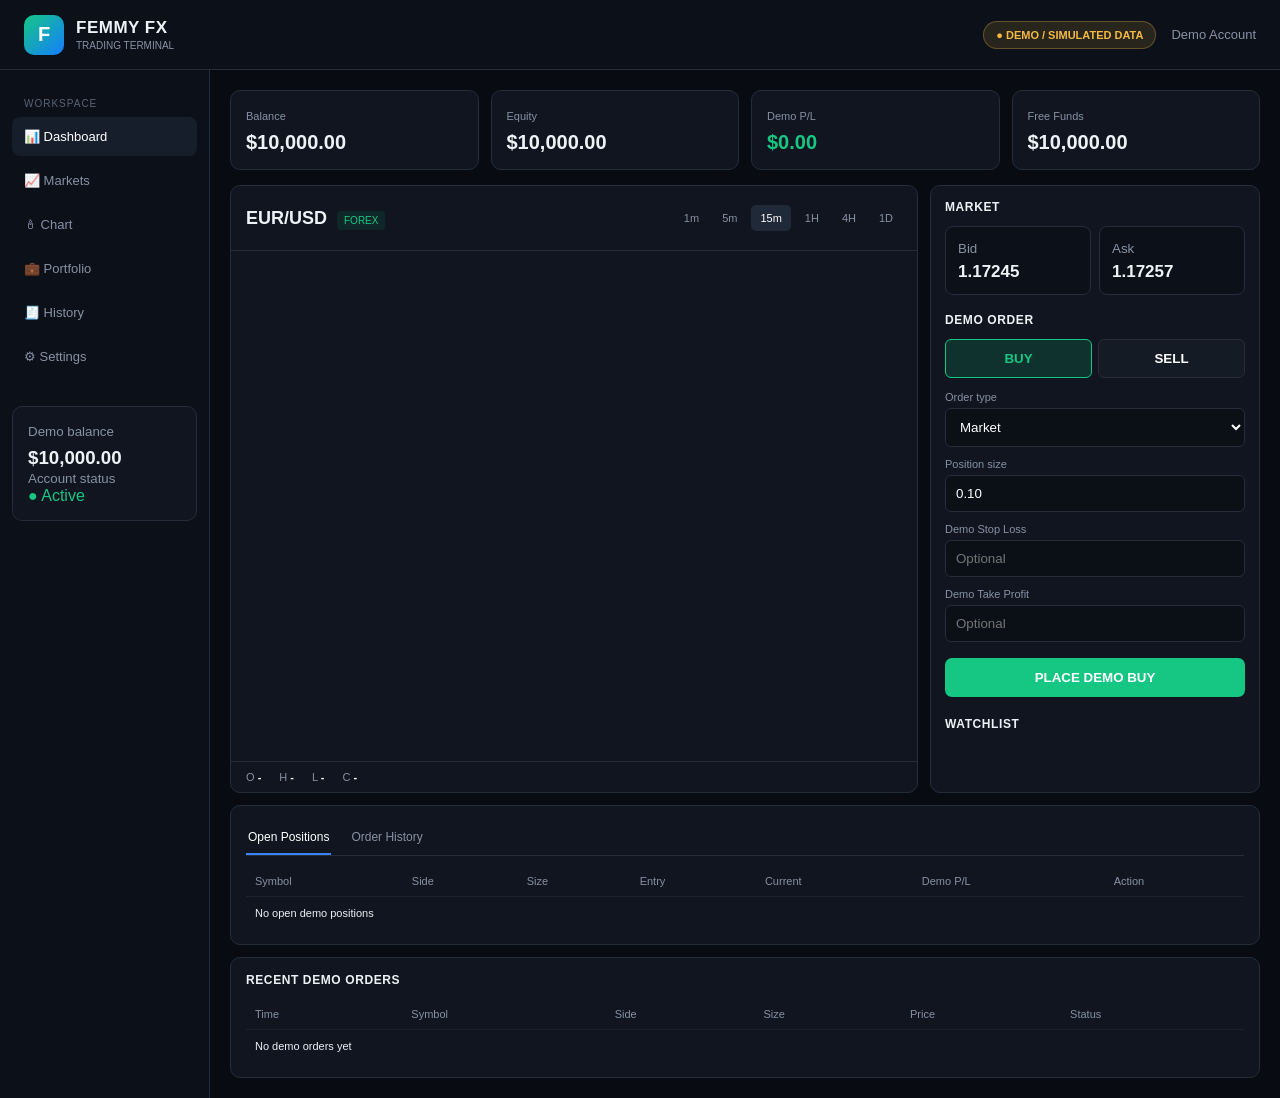
==== index.html @ 5c1e9cd2 "Create index.html" ====
<!DOCTYPE html>
<html lang="en">
<head>
<meta charset="UTF-8">
<meta name="viewport" content="width=device-width, initial-scale=1.0">

<title>Femmy FX Trading Account</title>

<style>
* {
    margin: 0;
    padding: 0;
    box-sizing: border-box;
}

:root {
    --bg: #080b12;
    --panel: #10151f;
    --panel2: #151b27;
    --border: #252d3b;
    --text: #eef2f7;
    --muted: #8792a5;
    --green: #16c784;
    --red: #ea3943;
    --blue: #3b82f6;
    --yellow: #f5b942;
}

body {
    font-family: Inter, Arial, sans-serif;
    background: var(--bg);
    color: var(--text);
    min-height: 100vh;
}

/* ================= HEADER ================= */

.topbar {
    height: 70px;
    background: #0c1018;
    border-bottom: 1px solid var(--border);
    display: flex;
    align-items: center;
    justify-content: space-between;
    padding: 0 24px;
}

.brand {
    display: flex;
    align-items: center;
    gap: 12px;
}

.logo {
    width: 40px;
    height: 40px;
    border-radius: 10px;
    display: grid;
    place-items: center;
    background: linear-gradient(135deg, #16c784, #147dff);
    font-size: 20px;
    font-weight: 900;
    color: white;
}

.brand h2 {
    font-size: 17px;
    letter-spacing: .5px;
}

.brand small {
    color: var(--muted);
    font-size: 10px;
    display: block;
    margin-top: 2px;
}

.header-right {
    display: flex;
    align-items: center;
    gap: 15px;
}

.demo-badge {
    background: rgba(245,185,66,.12);
    color: var(--yellow);
    border: 1px solid rgba(245,185,66,.3);
    padding: 7px 12px;
    border-radius: 20px;
    font-size: 11px;
    font-weight: 700;
}

.account-name {
    color: var(--muted);
    font-size: 13px;
}

/* ================= LAYOUT ================= */

.app {
    display: grid;
    grid-template-columns: 210px 1fr;
    min-height: calc(100vh - 70px);
}

/* ================= SIDEBAR ================= */

.sidebar {
    background: #0c1018;
    border-right: 1px solid var(--border);
    padding: 20px 12px;
}

.nav-title {
    color: #596477;
    font-size: 10px;
    text-transform: uppercase;
    margin: 8px 12px;
    letter-spacing: 1px;
}

.nav-item {
    display: flex;
    gap: 12px;
    padding: 12px;
    border-radius: 8px;
    margin-bottom: 5px;
    color: var(--muted);
    cursor: pointer;
    font-size: 13px;
}

.nav-item:hover,
.nav-item.active {
    background: #171e2b;
    color: white;
}

.account-card {
    margin-top: 30px;
    background: var(--panel);
    border: 1px solid var(--border);
    padding: 15px;
    border-radius: 10px;
}

.account-card small {
    color: var(--muted);
}

.account-card h3 {
    margin-top: 7px;
}

/* ================= MAIN ================= */

.workspace {
    padding: 20px;
    overflow: hidden;
}

.stats {
    display: grid;
    grid-template-columns: repeat(4, 1fr);
    gap: 12px;
    margin-bottom: 15px;
}

.stat {
    background: var(--panel);
    border: 1px solid var(--border);
    border-radius: 10px;
    padding: 15px;
}

.stat span {
    color: var(--muted);
    font-size: 11px;
}

.stat h3 {
    margin-top: 7px;
    font-size: 20px;
}

.green {
    color: var(--green);
}

.red {
    color: var(--red);
}

/* ================= TERMINAL ================= */

.terminal {
    display: grid;
    grid-template-columns: minmax(0, 1fr) 330px;
    gap: 12px;
}

.chart-panel,
.right-panel,
.bottom-panel {
    background: var(--panel);
    border: 1px solid var(--border);
    border-radius: 10px;
}

/* ================= CHART ================= */

.chart-toolbar {
    min-height: 65px;
    padding: 12px 15px;
    border-bottom: 1px solid var(--border);
    display: flex;
    align-items: center;
    justify-content: space-between;
    gap: 15px;
}

.symbol-name {
    font-size: 18px;
    font-weight: 800;
}

.market-type {
    font-size: 10px;
    color: var(--green);
    background: rgba(22,199,132,.1);
    padding: 4px 7px;
    border-radius: 4px;
    margin-left: 5px;
}

.timeframes {
    display: flex;
    gap: 5px;
    flex-wrap: wrap;
}

.timeframes button {
    border: 0;
    background: transparent;
    color: var(--muted);
    padding: 7px 9px;
    border-radius: 5px;
    cursor: pointer;
    font-size: 11px;
}

.timeframes button:hover,
.timeframes button.active {
    background: #202938;
    color: white;
}

.chart-container {
    height: 510px;
    width: 100%;
    position: relative;
}

#chart {
    width: 100%;
    height: 100%;
    display: block;
}

.chart-info {
    border-top: 1px solid var(--border);
    display: flex;
    gap: 18px;
    padding: 9px 15px;
    font-size: 11px;
    color: var(--muted);
}

.chart-info strong {
    color: white;
}

/* ================= RIGHT PANEL ================= */

.right-panel {
    padding: 14px;
}

.section-title {
    font-size: 12px;
    font-weight: 700;
    margin-bottom: 12px;
    text-transform: uppercase;
    letter-spacing: .6px;
}

/* Quotes */

.quote-grid {
    display: grid;
    grid-template-columns: 1fr 1fr;
    gap: 8px;
}

.quote {
    border-radius: 8px;
    padding: 12px;
    background: #0c1119;
    border: 1px solid var(--border);
}

.quote small {
    color: var(--muted);
}

.quote strong {
    display: block;
    margin-top: 5px;
    font-size: 17px;
}

/* Order */

.order-box {
    margin-top: 18px;
}

.side-buttons {
    display: grid;
    grid-template-columns: 1fr 1fr;
    gap: 6px;
    margin-bottom: 13px;
}

.side-buttons button {
    padding: 11px;
    border: 1px solid var(--border);
    border-radius: 6px;
    background: #151b25;
    color: white;
    cursor: pointer;
    font-weight: 700;
}

.buy-active {
    background: rgba(22,199,132,.16) !important;
    color: var(--green) !important;
    border-color: var(--green) !important;
}

.sell-active {
    background: rgba(234,57,67,.16) !important;
    color: var(--red) !important;
    border-color: var(--red) !important;
}

.form-group {
    margin-bottom: 11px;
}

.form-group label {
    display: block;
    color: var(--muted);
    font-size: 11px;
    margin-bottom: 5px;
}

.form-group input,
.form-group select {
    width: 100%;
    background: #0b1017;
    border: 1px solid var(--border);
    color: white;
    padding: 10px;
    border-radius: 6px;
    outline: none;
}

.form-group input:focus,
.form-group select:focus {
    border-color: var(--blue);
}

.order-button {
    width: 100%;
    padding: 12px;
    border: 0;
    border-radius: 7px;
    color: white;
    font-weight: 800;
    cursor: pointer;
    margin-top: 5px;
}

.order-buy {
    background: var(--green);
}

.order-sell {
    background: var(--red);
}

/* ================= WATCHLIST ================= */

.watchlist {
    margin-top: 20px;
}

.watch-row {
    display: grid;
    grid-template-columns: 1fr auto auto;
    align-items: center;
    padding: 10px 6px;
    border-bottom: 1px solid #1b222e;
    cursor: pointer;
}

.watch-row:hover {
    background: #151b25;
}

.watch-symbol {
    font-size: 12px;
    font-weight: 700;
}

.watch-price {
    font-size: 12px;
    margin-right: 10px;
}

.watch-change {
    font-size: 11px;
}

/* ================= BOTTOM ================= */

.bottom-panel {
    margin-top: 12px;
    padding: 15px;
}

.tabs {
    display: flex;
    gap: 18px;
    border-bottom: 1px solid var(--border);
    margin-bottom: 10px;
}

.tab {
    padding: 9px 2px;
    color: var(--muted);
    font-size: 12px;
    cursor: pointer;
}

.tab.active {
    color: white;
    border-bottom: 2px solid var(--blue);
}

.table-wrapper {
    overflow-x: auto;
}

table {
    width: 100%;
    border-collapse: collapse;
    font-size: 11px;
}

th {
    color: var(--muted);
    text-align: left;
    padding: 9px;
    font-weight: 500;
}

td {
    padding: 10px 9px;
    border-top: 1px solid #1b222e;
}

.close-btn {
    border: 1px solid var(--border);
    background: transparent;
    color: var(--muted);
    padding: 5px 8px;
    border-radius: 5px;
    cursor: pointer;
}

.close-btn:hover {
    color: white;
}

/* ================= TOAST ================= */

.toast {
    position: fixed;
    right: 20px;
    bottom: 20px;
    background: #18202d;
    border: 1px solid var(--border);
    padding: 12px 15px;
    border-radius: 8px;
    display: none;
    font-size: 12px;
    z-index: 100;
}

/* ================= RESPONSIVE ================= */

@media(max-width: 1100px) {
    .sidebar {
        display: none;
    }

    .app {
        grid-template-columns: 1fr;
    }

    .terminal {
        grid-template-columns: 1fr;
    }

    .stats {
        grid-template-columns: repeat(2, 1fr);
    }
}

@media(max-width: 600px) {
    .topbar {
        padding: 0 12px;
    }

    .account-name {
        display: none;
    }

    .workspace {
        padding: 10px;
    }

    .stats {
        grid-template-columns: 1fr 1fr;
    }

    .stat h3 {
        font-size: 15px;
    }

    .chart-container {
        height: 400px;
    }

    .chart-toolbar {
        align-items: flex-start;
        flex-direction: column;
    }

    .chart-info {
        overflow-x: auto;
    }
}
</style>
</head>

<body>

<header class="topbar">

    <div class="brand">
        <div class="logo">F</div>

        <div>
            <h2>FEMMY FX</h2>
            <small>TRADING TERMINAL</small>
        </div>
    </div>

    <div class="header-right">

        <span class="demo-badge">
            ● DEMO / SIMULATED DATA
        </span>

        <span class="account-name">
            Demo Account
        </span>

    </div>

</header>


<div class="app">

    <!-- SIDEBAR -->

    <aside class="sidebar">

        <div class="nav-title">Workspace</div>

        <div class="nav-item active">
            📊 Dashboard
        </div>

        <div class="nav-item">
            📈 Markets
        </div>

        <div class="nav-item">
            🕯 Chart
        </div>

        <div class="nav-item">
            💼 Portfolio
        </div>

        <div class="nav-item">
            🧾 History
        </div>

        <div class="nav-item">
            ⚙ Settings
        </div>

        <div class="account-card">

            <small>Demo balance</small>

            <h3>$10,000.00</h3>

            <small>Account status</small>

            <p class="green">● Active</p>

        </div>

    </aside>


    <!-- MAIN -->

    <main class="workspace">

        <!-- STATS -->

        <section class="stats">

            <div class="stat">
                <span>Balance</span>
                <h3 id="balance">$10,000.00</h3>
            </div>

            <div class="stat">
                <span>Equity</span>
                <h3 id="equity">$10,000.00</h3>
            </div>

            <div class="stat">
                <span>Demo P/L</span>
                <h3 id="totalPnl" class="green">$0.00</h3>
            </div>

            <div class="stat">
                <span>Free Funds</span>
                <h3 id="freeFunds">$10,000.00</h3>
            </div>

        </section>


        <!-- TRADING TERMINAL -->

        <section class="terminal">

            <!-- CHART -->

            <div class="chart-panel">

                <div class="chart-toolbar">

                    <div>

                        <span class="symbol-name" id="chartSymbol">
                            EUR/USD
                        </span>

                        <span class="market-type">
                            FOREX
                        </span>

                    </div>


                    <div class="timeframes">

                        <button data-timeframe="1m">1m</button>
                        <button data-timeframe="5m">5m</button>
                        <button data-timeframe="15m" class="active">15m</button>
                        <button data-timeframe="1h">1H</button>
                        <button data-timeframe="4h">4H</button>
                        <button data-timeframe="1d">1D</button>

                    </div>

                </div>


                <div class="chart-container">
                    <canvas id="chart"></canvas>
                </div>


                <div class="chart-info">

                    <span>
                        O <strong id="openValue">-</strong>
                    </span>

                    <span>
                        H <strong id="highValue">-</strong>
                    </span>

                    <span>
                        L <strong id="lowValue">-</strong>
                    </span>

                    <span>
                        C <strong id="closeValue">-</strong>
                    </span>

                </div>

            </div>


            <!-- RIGHT PANEL -->

            <aside class="right-panel">

                <div class="section-title">
                    Market
                </div>

                <div class="quote-grid">

                    <div class="quote">

                        <small>Bid</small>

                        <strong id="bidPrice">
                            1.17245
                        </strong>

                    </div>

                    <div class="quote">

                        <small>Ask</small>

                        <strong id="askPrice">
                            1.17257
                        </strong>

                    </div>

                </div>


                <!-- ORDER -->

                <div class="order-box">

                    <div class="section-title">
                        Demo Order
                    </div>

                    <div class="side-buttons">

                        <button id="buyTab" class="buy-active">
                            BUY
                        </button>

                        <button id="sellTab">
                            SELL
                        </button>

                    </div>


                    <div class="form-group">

                        <label>Order type</label>

                        <select>
                            <option>Market</option>
                            <option>Limit — Demo</option>
                            <option>Stop — Demo</option>
                        </select>

                    </div>


                    <div class="form-group">

                        <label>Position size</label>

                        <input
                            type="number"
                            id="orderSize"
                            value="0.10"
                            min="0.01"
                            step="0.01"
                        >

                    </div>


                    <div class="form-group">

                        <label>Demo Stop Loss</label>

                        <input
                            type="number"
                            id="stopLoss"
                            placeholder="Optional"
                        >

                    </div>


                    <div class="form-group">

                        <label>Demo Take Profit</label>

                        <input
                            type="number"
                            id="takeProfit"
                            placeholder="Optional"
                        >

                    </div>


                    <button
                        id="orderButton"
                        class="order-button order-buy"
                    >
                        PLACE DEMO BUY
                    </button>

                </div>


                <!-- WATCHLIST -->

                <div class="watchlist">

                    <div class="section-title">
                        Watchlist
                    </div>

                    <div id="watchlistContainer"></div>

                </div>

            </aside>

        </section>


        <!-- POSITIONS -->

        <section class="bottom-panel">

            <div class="tabs">

                <div class="tab active">
                    Open Positions
                </div>

                <div class="tab">
                    Order History
                </div>

            </div>


            <div class="table-wrapper">

                <table>

                    <thead>

                        <tr>
                            <th>Symbol</th>
                            <th>Side</th>
                            <th>Size</th>
                            <th>Entry</th>
                            <th>Current</th>
                            <th>Demo P/L</th>
                            <th>Action</th>
                        </tr>

                    </thead>

                    <tbody id="positionsBody">

                        <tr>
                            <td colspan="7">
                                No open demo positions
                            </td>
                        </tr>

                    </tbody>

                </table>

            </div>

        </section>


        <!-- HISTORY -->

        <section class="bottom-panel">

            <div class="section-title">
                Recent Demo Orders
            </div>

            <div class="table-wrapper">

                <table>

                    <thead>

                        <tr>
                            <th>Time</th>
                            <th>Symbol</th>
                            <th>Side</th>
                            <th>Size</th>
                            <th>Price</th>
                            <th>Status</th>
                        </tr>

                    </thead>

                    <tbody id="historyBody">

                        <tr>
                            <td colspan="6">
                                No demo orders yet
                            </td>
                        </tr>

                    </tbody>

                </table>

            </div>

        </section>

    </main>

</div>


<div id="toast" class="toast"></div>


<script>

/* =========================================
   FEMMY FX DEMO TRADING TERMINAL
========================================= */

const symbols = {

    "EUR/USD": {
        price: 1.17250,
        digits: 5,
        spread: 0.00012,
        volatility: 0.00035,
        type: "FOREX"
    },

    "GBP/USD": {
        price: 1.34200,
        digits: 5,
        spread: 0.00015,
        volatility: 0.00045,
        type: "FOREX"
    },

    "USD/JPY": {
        price: 148.250,
        digits: 3,
        spread: 0.015,
        volatility: 0.08,
        type: "FOREX"
    },

    "XAU/USD": {
        price: 2650.20,
        digits: 2,
        spread: 0.25,
        volatility: 1.8,
        type: "GOLD"
    },

    "BTC/USD": {
        price: 67450,
        digits: 2,
        spread: 18,
        volatility: 140,
        type: "CRYPTO"
    },

    "GBP/JPY": {
        price: 199.800,
        digits: 3,
        spread: 0.025,
        volatility: 0.12,
        type: "FOREX"
    }

};


let currentSymbol = "EUR/USD";
let currentTimeframe = "15m";
let tradeSide = "buy";

let balance = 10000;

let positions = [];
let orderHistory = [];

let candles = {};


/* =========================================
   HELPERS
========================================= */

function formatPrice(value, symbol = currentSymbol) {

    return value.toFixed(symbols[symbol].digits);

}


function randomMove(volatility) {

    return (Math.random() - 0.5) * volatility;

}


function createCandles(symbol) {

    const config = symbols[symbol];

    let price = config.price;

    const data = [];

    for (let i = 0; i < 100; i++) {

        const open = price;

        const movement =
            randomMove(config.volatility * 2);

        const close = Math.max(
            0.0001,
            open + movement
        );

        const high =
            Math.max(open, close) +
            Math.random() * config.volatility;

        const low =
            Math.min(open, close) -
            Math.random() * config.volatility;

        const volume =
            500 + Math.random() * 5000;
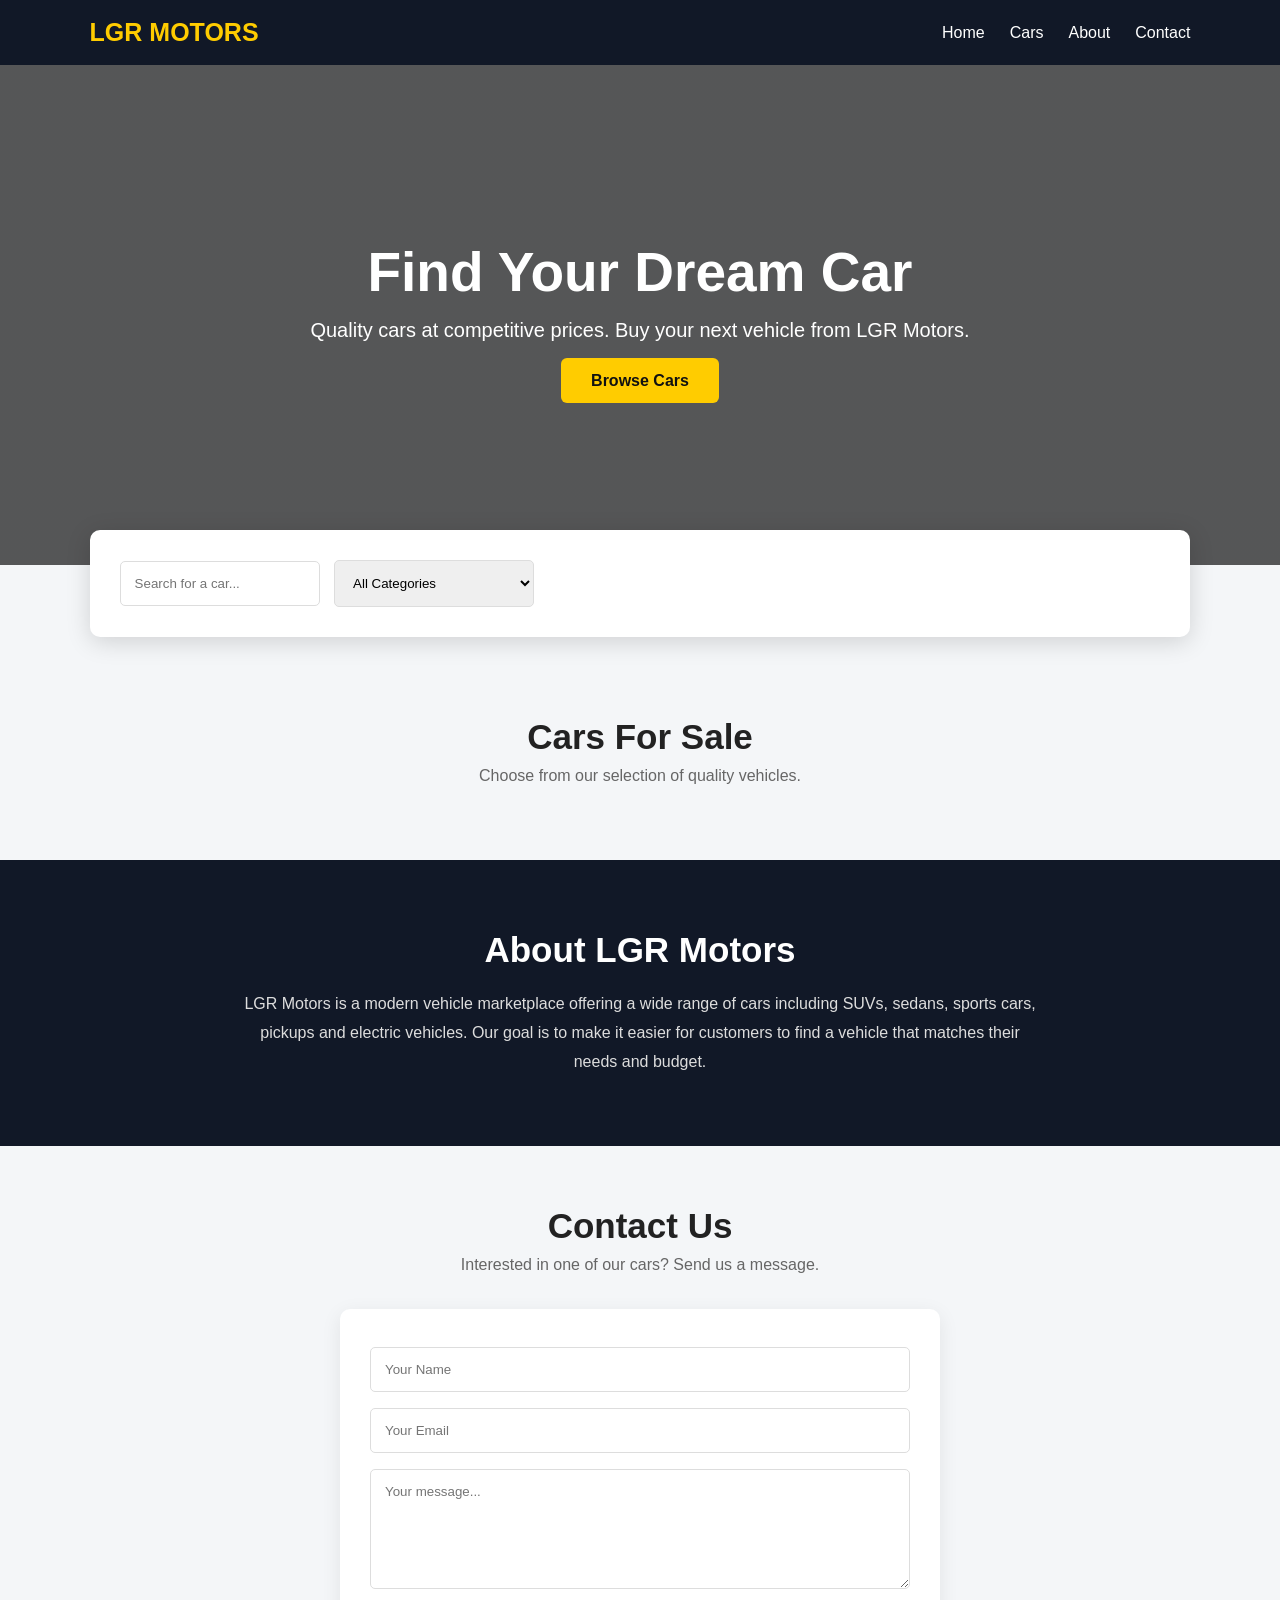
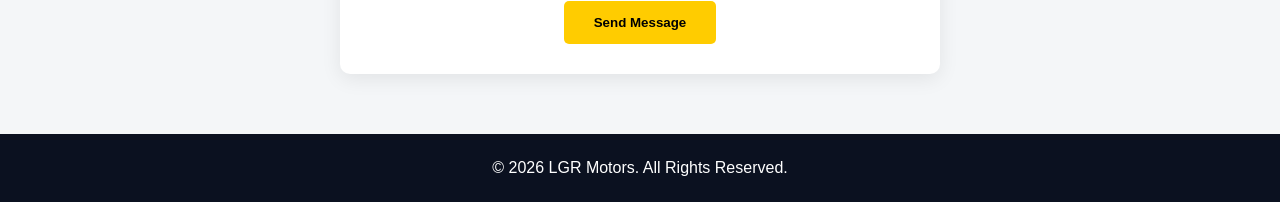
==== commit e310b104: "Create index.html" ====
--- a/index.html
+++ b/index.html
@@ -1,1097 +1,894 @@
 <!DOCTYPE html>
 <html lang="en">
 <head>
-<meta charset="UTF-8">
-<meta name="viewport" content="width=device-width, initial-scale=1.0">
-
-<title>Femmy FX Trading Account</title>
-
-<style>
-* {
-    margin: 0;
-    padding: 0;
-    box-sizing: border-box;
-}
-
-:root {
-    --bg: #080b12;
-    --panel: #10151f;
-    --panel2: #151b27;
-    --border: #252d3b;
-    --text: #eef2f7;
-    --muted: #8792a5;
-    --green: #16c784;
-    --red: #ea3943;
-    --blue: #3b82f6;
-    --yellow: #f5b942;
-}
-
-body {
-    font-family: Inter, Arial, sans-serif;
-    background: var(--bg);
-    color: var(--text);
-    min-height: 100vh;
-}
-
-/* ================= HEADER ================= */
-
-.topbar {
-    height: 70px;
-    background: #0c1018;
-    border-bottom: 1px solid var(--border);
-    display: flex;
-    align-items: center;
-    justify-content: space-between;
-    padding: 0 24px;
-}
-
-.brand {
-    display: flex;
-    align-items: center;
-    gap: 12px;
-}
-
-.logo {
-    width: 40px;
-    height: 40px;
-    border-radius: 10px;
-    display: grid;
-    place-items: center;
-    background: linear-gradient(135deg, #16c784, #147dff);
-    font-size: 20px;
-    font-weight: 900;
-    color: white;
-}
-
-.brand h2 {
-    font-size: 17px;
-    letter-spacing: .5px;
-}
-
-.brand small {
-    color: var(--muted);
-    font-size: 10px;
-    display: block;
-    margin-top: 2px;
-}
-
-.header-right {
-    display: flex;
-    align-items: center;
-    gap: 15px;
-}
-
-.demo-badge {
-    background: rgba(245,185,66,.12);
-    color: var(--yellow);
-    border: 1px solid rgba(245,185,66,.3);
-    padding: 7px 12px;
-    border-radius: 20px;
-    font-size: 11px;
-    font-weight: 700;
-}
-
-.account-name {
-    color: var(--muted);
-    font-size: 13px;
-}
-
-/* ================= LAYOUT ================= */
-
-.app {
-    display: grid;
-    grid-template-columns: 210px 1fr;
-    min-height: calc(100vh - 70px);
-}
-
-/* ================= SIDEBAR ================= */
-
-.sidebar {
-    background: #0c1018;
-    border-right: 1px solid var(--border);
-    padding: 20px 12px;
-}
-
-.nav-title {
-    color: #596477;
-    font-size: 10px;
-    text-transform: uppercase;
-    margin: 8px 12px;
-    letter-spacing: 1px;
-}
-
-.nav-item {
-    display: flex;
-    gap: 12px;
-    padding: 12px;
-    border-radius: 8px;
-    margin-bottom: 5px;
-    color: var(--muted);
-    cursor: pointer;
-    font-size: 13px;
-}
-
-.nav-item:hover,
-.nav-item.active {
-    background: #171e2b;
-    color: white;
-}
-
-.account-card {
-    margin-top: 30px;
-    background: var(--panel);
-    border: 1px solid var(--border);
-    padding: 15px;
-    border-radius: 10px;
-}
-
-.account-card small {
-    color: var(--muted);
-}
-
-.account-card h3 {
-    margin-top: 7px;
-}
-
-/* ================= MAIN ================= */
-
-.workspace {
-    padding: 20px;
-    overflow: hidden;
-}
-
-.stats {
-    display: grid;
-    grid-template-columns: repeat(4, 1fr);
-    gap: 12px;
-    margin-bottom: 15px;
-}
-
-.stat {
-    background: var(--panel);
-    border: 1px solid var(--border);
-    border-radius: 10px;
-    padding: 15px;
-}
-
-.stat span {
-    color: var(--muted);
-    font-size: 11px;
-}
-
-.stat h3 {
-    margin-top: 7px;
-    font-size: 20px;
-}
-
-.green {
-    color: var(--green);
-}
-
-.red {
-    color: var(--red);
-}
-
-/* ================= TERMINAL ================= */
-
-.terminal {
-    display: grid;
-    grid-template-columns: minmax(0, 1fr) 330px;
-    gap: 12px;
-}
-
-.chart-panel,
-.right-panel,
-.bottom-panel {
-    background: var(--panel);
-    border: 1px solid var(--border);
-    border-radius: 10px;
-}
-
-/* ================= CHART ================= */
-
-.chart-toolbar {
-    min-height: 65px;
-    padding: 12px 15px;
-    border-bottom: 1px solid var(--border);
-    display: flex;
-    align-items: center;
-    justify-content: space-between;
-    gap: 15px;
-}
-
-.symbol-name {
-    font-size: 18px;
-    font-weight: 800;
-}
-
-.market-type {
-    font-size: 10px;
-    color: var(--green);
-    background: rgba(22,199,132,.1);
-    padding: 4px 7px;
-    border-radius: 4px;
-    margin-left: 5px;
-}
-
-.timeframes {
-    display: flex;
-    gap: 5px;
-    flex-wrap: wrap;
-}
-
-.timeframes button {
-    border: 0;
-    background: transparent;
-    color: var(--muted);
-    padding: 7px 9px;
-    border-radius: 5px;
-    cursor: pointer;
-    font-size: 11px;
-}
-
-.timeframes button:hover,
-.timeframes button.active {
-    background: #202938;
-    color: white;
-}
-
-.chart-container {
-    height: 510px;
-    width: 100%;
-    position: relative;
-}
-
-#chart {
-    width: 100%;
-    height: 100%;
-    display: block;
-}
-
-.chart-info {
-    border-top: 1px solid var(--border);
-    display: flex;
-    gap: 18px;
-    padding: 9px 15px;
-    font-size: 11px;
-    color: var(--muted);
-}
-
-.chart-info strong {
-    color: white;
-}
-
-/* ================= RIGHT PANEL ================= */
-
-.right-panel {
-    padding: 14px;
-}
-
-.section-title {
-    font-size: 12px;
-    font-weight: 700;
-    margin-bottom: 12px;
-    text-transform: uppercase;
-    letter-spacing: .6px;
-}
-
-/* Quotes */
-
-.quote-grid {
-    display: grid;
-    grid-template-columns: 1fr 1fr;
-    gap: 8px;
-}
-
-.quote {
-    border-radius: 8px;
-    padding: 12px;
-    background: #0c1119;
-    border: 1px solid var(--border);
-}
-
-.quote small {
-    color: var(--muted);
-}
-
-.quote strong {
-    display: block;
-    margin-top: 5px;
-    font-size: 17px;
-}
-
-/* Order */
-
-.order-box {
-    margin-top: 18px;
-}
-
-.side-buttons {
-    display: grid;
-    grid-template-columns: 1fr 1fr;
-    gap: 6px;
-    margin-bottom: 13px;
-}
-
-.side-buttons button {
-    padding: 11px;
-    border: 1px solid var(--border);
-    border-radius: 6px;
-    background: #151b25;
-    color: white;
-    cursor: pointer;
-    font-weight: 700;
-}
-
-.buy-active {
-    background: rgba(22,199,132,.16) !important;
-    color: var(--green) !important;
-    border-color: var(--green) !important;
-}
-
-.sell-active {
-    background: rgba(234,57,67,.16) !important;
-    color: var(--red) !important;
-    border-color: var(--red) !important;
-}
-
-.form-group {
-    margin-bottom: 11px;
-}
-
-.form-group label {
-    display: block;
-    color: var(--muted);
-    font-size: 11px;
-    margin-bottom: 5px;
-}
-
-.form-group input,
-.form-group select {
-    width: 100%;
-    background: #0b1017;
-    border: 1px solid var(--border);
-    color: white;
-    padding: 10px;
-    border-radius: 6px;
-    outline: none;
-}
-
-.form-group input:focus,
-.form-group select:focus {
-    border-color: var(--blue);
-}
-
-.order-button {
-    width: 100%;
-    padding: 12px;
-    border: 0;
-    border-radius: 7px;
-    color: white;
-    font-weight: 800;
-    cursor: pointer;
-    margin-top: 5px;
-}
-
-.order-buy {
-    background: var(--green);
-}
-
-.order-sell {
-    background: var(--red);
-}
-
-/* ================= WATCHLIST ================= */
-
-.watchlist {
-    margin-top: 20px;
-}
-
-.watch-row {
-    display: grid;
-    grid-template-columns: 1fr auto auto;
-    align-items: center;
-    padding: 10px 6px;
-    border-bottom: 1px solid #1b222e;
-    cursor: pointer;
-}
-
-.watch-row:hover {
-    background: #151b25;
-}
-
-.watch-symbol {
-    font-size: 12px;
-    font-weight: 700;
-}
-
-.watch-price {
-    font-size: 12px;
-    margin-right: 10px;
-}
-
-.watch-change {
-    font-size: 11px;
-}
-
-/* ================= BOTTOM ================= */
-
-.bottom-panel {
-    margin-top: 12px;
-    padding: 15px;
-}
-
-.tabs {
-    display: flex;
-    gap: 18px;
-    border-bottom: 1px solid var(--border);
-    margin-bottom: 10px;
-}
-
-.tab {
-    padding: 9px 2px;
-    color: var(--muted);
-    font-size: 12px;
-    cursor: pointer;
-}
-
-.tab.active {
-    color: white;
-    border-bottom: 2px solid var(--blue);
-}
-
-.table-wrapper {
-    overflow-x: auto;
-}
-
-table {
-    width: 100%;
-    border-collapse: collapse;
-    font-size: 11px;
-}
-
-th {
-    color: var(--muted);
-    text-align: left;
-    padding: 9px;
-    font-weight: 500;
-}
-
-td {
-    padding: 10px 9px;
-    border-top: 1px solid #1b222e;
-}
-
-.close-btn {
-    border: 1px solid var(--border);
-    background: transparent;
-    color: var(--muted);
-    padding: 5px 8px;
-    border-radius: 5px;
-    cursor: pointer;
-}
-
-.close-btn:hover {
-    color: white;
-}
-
-/* ================= TOAST ================= */
-
-.toast {
-    position: fixed;
-    right: 20px;
-    bottom: 20px;
-    background: #18202d;
-    border: 1px solid var(--border);
-    padding: 12px 15px;
-    border-radius: 8px;
-    display: none;
-    font-size: 12px;
-    z-index: 100;
-}
-
-/* ================= RESPONSIVE ================= */
-
-@media(max-width: 1100px) {
-    .sidebar {
-        display: none;
+    <meta charset="UTF-8">
+    <meta name="viewport" content="width=device-width, initial-scale=1.0">
+
+    <title>LGR Motors | Cars For Sale</title>
+
+    <style>
+        * {
+            margin: 0;
+            padding: 0;
+            box-sizing: border-box;
+            font-family: Arial, sans-serif;
+        }
+
+        body {
+            background: #f4f6f8;
+            color: #222;
+        }
+
+        /* NAVIGATION */
+        nav {
+            background: #111827;
+            color: white;
+            padding: 18px 7%;
+            display: flex;
+            justify-content: space-between;
+            align-items: center;
+            position: sticky;
+            top: 0;
+            z-index: 1000;
+        }
+
+        .logo {
+            font-size: 25px;
+            font-weight: bold;
+            color: #ffcc00;
+        }
+
+        nav ul {
+            display: flex;
+            list-style: none;
+            gap: 25px;
+        }
+
+        nav ul li a {
+            color: white;
+            text-decoration: none;
+            font-weight: 500;
+        }
+
+        nav ul li a:hover {
+            color: #ffcc00;
+        }
+
+        /* HERO */
+        .hero {
+            min-height: 500px;
+            background:
+                linear-gradient(rgba(0,0,0,.65), rgba(0,0,0,.65)),
+                url("https://images.unsplash.com/photo-1503376780353-7e6692767b70?auto=format&fit=crop&w=1600&q=80");
+
+            background-size: cover;
+            background-position: center;
+
+            display: flex;
+            align-items: center;
+            justify-content: center;
+            text-align: center;
+            color: white;
+            padding: 30px;
+        }
+
+        .hero-content h1 {
+            font-size: 55px;
+            margin-bottom: 15px;
+        }
+
+        .hero-content p {
+            font-size: 20px;
+            margin-bottom: 30px;
+        }
+
+        .hero-btn {
+            background: #ffcc00;
+            color: #111;
+            padding: 14px 30px;
+            text-decoration: none;
+            border-radius: 6px;
+            font-weight: bold;
+        }
+
+        .hero-btn:hover {
+            background: white;
+        }
+
+        /* SEARCH */
+        .search-area {
+            width: 86%;
+            margin: -35px auto 40px;
+            background: white;
+            padding: 25px;
+            border-radius: 10px;
+            box-shadow: 0 5px 25px rgba(0,0,0,.15);
+            position: relative;
+            z-index: 5;
+        }
+
+        .search-area input,
+        .search-area select {
+            padding: 14px;
+            border: 1px solid #ddd;
+            border-radius: 5px;
+            margin: 5px;
+            min-width: 200px;
+        }
+
+        /* SECTION */
+        .section {
+            padding: 40px 7%;
+        }
+
+        .section-title {
+            text-align: center;
+            margin-bottom: 35px;
+        }
+
+        .section-title h2 {
+            font-size: 35px;
+            margin-bottom: 10px;
+        }
+
+        .section-title p {
+            color: #666;
+        }
+
+        /* CARS */
+        .cars-container {
+            display: grid;
+            grid-template-columns: repeat(auto-fit, minmax(280px, 1fr));
+            gap: 25px;
+        }
+
+        .car-card {
+            background: white;
+            border-radius: 12px;
+            overflow: hidden;
+            box-shadow: 0 4px 15px rgba(0,0,0,.08);
+            transition: .3s;
+        }
+
+        .car-card:hover {
+            transform: translateY(-7px);
+            box-shadow: 0 8px 25px rgba(0,0,0,.15);
+        }
+
+        .car-image {
+            height: 210px;
+            position: relative;
+            overflow: hidden;
+        }
+
+        .car-image img {
+            width: 100%;
+            height: 100%;
+            object-fit: cover;
+            transition: .4s;
+        }
+
+        .car-card:hover .car-image img {
+            transform: scale(1.08);
+        }
+
+        .favorite {
+            position: absolute;
+            top: 12px;
+            right: 12px;
+            background: white;
+            border: none;
+            border-radius: 50%;
+            width: 40px;
+            height: 40px;
+            font-size: 20px;
+            cursor: pointer;
+        }
+
+        .favorite.active {
+            color: red;
+        }
+
+        .car-info {
+            padding: 20px;
+        }
+
+        .car-info h3 {
+            font-size: 22px;
+            margin-bottom: 8px;
+        }
+
+        .car-type {
+            color: #777;
+            margin-bottom: 10px;
+        }
+
+        .description {
+            color: #666;
+            line-height: 1.5;
+            font-size: 14px;
+            min-height: 63px;
+        }
+
+        .car-details {
+            display: flex;
+            justify-content: space-between;
+            margin: 15px 0;
+            border-top: 1px solid #eee;
+            padding-top: 15px;
+            font-size: 14px;
+        }
+
+        .price {
+            font-size: 22px;
+            font-weight: bold;
+            color: #111827;
+            margin-bottom: 15px;
+        }
+
+        .btn {
+            display: inline-block;
+            padding: 11px 18px;
+            border: none;
+            border-radius: 5px;
+            cursor: pointer;
+            font-weight: bold;
+        }
+
+        .details-btn {
+            background: #111827;
+            color: white;
+        }
+
+        .details-btn:hover {
+            background: #ffcc00;
+            color: #111;
+        }
+
+        /* ABOUT */
+        .about {
+            background: #111827;
+            color: white;
+            padding: 70px 7%;
+            text-align: center;
+        }
+
+        .about h2 {
+            font-size: 35px;
+            margin-bottom: 20px;
+        }
+
+        .about p {
+            max-width: 800px;
+            margin: auto;
+            line-height: 1.8;
+            color: #ddd;
+        }
+
+        /* CONTACT */
+        .contact {
+            padding: 60px 7%;
+            text-align: center;
+        }
+
+        .contact-box {
+            max-width: 600px;
+            margin: auto;
+            background: white;
+            padding: 30px;
+            border-radius: 10px;
+            box-shadow: 0 5px 20px rgba(0,0,0,.08);
+        }
+
+        .contact-box input,
+        .contact-box textarea {
+            width: 100%;
+            padding: 14px;
+            margin: 8px 0;
+            border: 1px solid #ddd;
+            border-radius: 5px;
+        }
+
+        .contact-box textarea {
+            height: 120px;
+        }
+
+        .send-btn {
+            background: #ffcc00;
+            border: none;
+            padding: 14px 30px;
+            font-weight: bold;
+            cursor: pointer;
+            border-radius: 5px;
+        }
+
+        /* FOOTER */
+        footer {
+            background: #0b1120;
+            color: white;
+            text-align: center;
+            padding: 25px;
+        }
+
+        /* MODAL */
+        .modal {
+            display: none;
+            position: fixed;
+            z-index: 2000;
+            left: 0;
+            top: 0;
+            width: 100%;
+            height: 100%;
+            background: rgba(0,0,0,.75);
+            justify-content: center;
+            align-items: center;
+            padding: 20px;
+        }
+
+        .modal-content {
+            background: white;
+            max-width: 600px;
+            width: 100%;
+            border-radius: 10px;
+            padding: 30px;
+            position: relative;
+        }
+
+        .close {
+            position: absolute;
+            right: 20px;
+            top: 15px;
+            font-size: 30px;
+            cursor: pointer;
+        }
+
+        /* MOBILE */
+        @media(max-width: 700px) {
+
+            nav {
+                flex-direction: column;
+                gap: 15px;
+            }
+
+            nav ul {
+                gap: 12px;
+                flex-wrap: wrap;
+                justify-content: center;
+            }
+
+            .hero-content h1 {
+                font-size: 38px;
+            }
+
+            .search-area input,
+            .search-area select {
+                width: 100%;
+                margin: 5px 0;
+            }
+        }
+    </style>
+</head>
+
+<body>
+
+<!-- NAVIGATION -->
+
+<nav>
+    <div class="logo">LGR MOTORS</div>
+
+    <ul>
+        <li><a href="#home">Home</a></li>
+        <li><a href="#cars">Cars</a></li>
+        <li><a href="#about">About</a></li>
+        <li><a href="#contact">Contact</a></li>
+    </ul>
+</nav>
+
+
+<!-- HERO -->
+
+<section class="hero" id="home">
+
+    <div class="hero-content">
+
+        <h1>Find Your Dream Car</h1>
+
+        <p>
+            Quality cars at competitive prices.
+            Buy your next vehicle from LGR Motors.
+        </p>
+
+        <a href="#cars" class="hero-btn">
+            Browse Cars
+        </a>
+
+    </div>
+
+</section>
+
+
+<!-- SEARCH -->
+
+<div class="search-area">
+
+    <input
+        type="text"
+        id="search"
+        placeholder="Search for a car..."
+    >
+
+    <select id="category">
+
+        <option value="all">All Categories</option>
+        <option value="SUV">SUV</option>
+        <option value="Sedan">Sedan</option>
+        <option value="Sports">Sports</option>
+        <option value="Pickup">Pickup</option>
+        <option value="Electric">Electric</option>
+
+    </select>
+
+</div>
+
+
+<!-- CARS -->
+
+<section class="section" id="cars">
+
+    <div class="section-title">
+
+        <h2>Cars For Sale</h2>
+
+        <p>
+            Choose from our selection of quality vehicles.
+        </p>
+
+    </div>
+
+
+    <div class="cars-container" id="carsContainer">
+
+        <!-- Cars generated by JavaScript -->
+
+    </div>
+
+</section>
+
+
+<!-- ABOUT -->
+
+<section class="about" id="about">
+
+    <h2>About LGR Motors</h2>
+
+    <p>
+        LGR Motors is a modern vehicle marketplace offering
+        a wide range of cars including SUVs, sedans, sports cars,
+        pickups and electric vehicles. Our goal is to make it
+        easier for customers to find a vehicle that matches
+        their needs and budget.
+    </p>
+
+</section>
+
+
+<!-- CONTACT -->
+
+<section class="contact" id="contact">
+
+    <div class="section-title">
+
+        <h2>Contact Us</h2>
+
+        <p>
+            Interested in one of our cars? Send us a message.
+        </p>
+
+    </div>
+
+    <div class="contact-box">
+
+        <input
+            type="text"
+            id="name"
+            placeholder="Your Name"
+        >
+
+        <input
+            type="email"
+            id="email"
+            placeholder="Your Email"
+        >
+
+        <textarea
+            id="message"
+            placeholder="Your message..."
+        ></textarea>
+
+        <button class="send-btn" onclick="sendMessage()">
+            Send Message
+        </button>
+
+    </div>
+
+</section>
+
+
+<!-- MODAL -->
+
+<div class="modal" id="carModal">
+
+    <div class="modal-content">
+
+        <span class="close" onclick="closeModal()">
+            &times;
+        </span>
+
+        <div id="modalContent"></div>
+
+    </div>
+
+</div>
+
+
+<!-- FOOTER -->
+
+<footer>
+
+    <p>
+        © 2026 LGR Motors. All Rights Reserved.
+    </p>
+
+</footer>
+
+
+<script>
+
+    /* CAR DATABASE */
+
+    const cars = [
+
+        {
+            name: "Toyota Land Cruiser",
+            type: "SUV",
+            year: 2023,
+            mileage: "32,000 km",
+            fuel: "Diesel",
+            price: "KSh 8,500,000",
+            image: "https://images.unsplash.com/photo-1519641471654-76ce0107ad1b?auto=format&fit=crop&w=900&q=80",
+            description:
+                "A powerful and comfortable SUV designed for both city driving and challenging terrain. Spacious interior with excellent off-road capability."
+        },
+
+        {
+            name: "BMW 3 Series",
+            type: "Sedan",
+            year: 2022,
+            mileage: "25,000 km",
+            fuel: "Petrol",
+            price: "KSh 5,800,000",
+            image: "https://images.unsplash.com/photo-1555215695-3004980ad54e?auto=format&fit=crop&w=900&q=80",
+            description:
+                "A premium sedan combining sporty performance, luxury and modern technology. Perfect for drivers who enjoy comfort and performance."
+        },
+
+        {
+            name: "Mercedes-Benz C-Class",
+            type: "Sedan",
+            year: 2023,
+            mileage: "18,500 km",
+            fuel: "Petrol",
+            price: "KSh 7,200,000",
+            image: "https://images.unsplash.com/photo-1618843479313-40f8afb4b4d8?auto=format&fit=crop&w=900&q=80",
+            description:
+                "A stylish luxury sedan with a refined interior, advanced technology and smooth performance."
+        },
+
+        {
+            name: "Ford Ranger",
+            type: "Pickup",
+            year: 2022,
+            mileage: "41,000 km",
+            fuel: "Diesel",
+            price: "KSh 6,200,000",
+            image: "https://images.unsplash.com/photo-1551830820-330a71b99659?auto=format&fit=crop&w=900&q=80",
+            description:
+                "A rugged pickup truck built for work and adventure. Excellent towing capability and strong off-road performance."
+        },
+
+        {
+            name: "Porsche 911",
+            type: "Sports",
+            year: 2024,
+            mileage: "8,000 km",
+            fuel: "Petrol",
+            price: "KSh 18,500,000",
+            image: "https://images.unsplash.com/photo-1503736334956-4c8f8e92946d?auto=format&fit=crop&w=900&q=80",
+            description:
+                "A high-performance sports car with exceptional acceleration, handling and unmistakable Porsche styling."
+        },
+
+        {
+            name: "Tesla Model 3",
+            type: "Electric",
+            year: 2023,
+            mileage: "20,000 km",
+            fuel: "Electric",
+            price: "KSh 6,900,000",
+            image: "https://images.unsplash.com/photo-1560958089-b8a1929cea89?auto=format&fit=crop&w=900&q=80",
+            description:
+                "A modern electric sedan offering impressive range, instant acceleration and advanced driver technology."
+        },
+
+        {
+            name: "Toyota RAV4",
+            type: "SUV",
+            year: 2021,
+            mileage: "46,000 km",
+            fuel: "Petrol",
+            price: "KSh 4,700,000",
+            image: "https://images.unsplash.com/photo-1606664515524-ed2f786a0bd6?auto=format&fit=crop&w=900&q=80",
+            description:
+                "A reliable family SUV with comfortable seating, good fuel economy and practical cargo space."
+        },
+
+        {
+            name: "Range Rover Sport",
+            type: "SUV",
+            year: 2022,
+            mileage: "29,000 km",
+            fuel: "Diesel",
+            price: "KSh 12,500,000",
+            image: "https://images.unsplash.com/photo-1606664515524-ed2f786a0bd6?auto=format&fit=crop&w=900&q=80",
+            description:
+                "A luxury SUV combining premium comfort, powerful performance and impressive off-road capability."
+        }
+
+    ];
+
+
+    /* DISPLAY CARS */
+
+    function displayCars(carList) {
+
+        const container =
+            document.getElementById("carsContainer");
+
+        container.innerHTML = "";
+
+        if (carList.length === 0) {
+
+            container.innerHTML =
+                "<p>No cars found.</p>";
+
+            return;
+        }
+
+        carList.forEach((car, index) => {
+
+            const card = document.createElement("div");
+
+            card.className = "car-card";
+
+            card.innerHTML = `
+
+                <div class="car-image">
+
+                    <img
+                        src="${car.image}"
+                        alt="${car.name}"
+                    >
+
+                    <button
+                        class="favorite"
+                        onclick="favoriteCar(this)"
+                    >
+                        ♡
+                    </button>
+
+                </div>
+
+                <div class="car-info">
+
+                    <h3>${car.name}</h3>
+
+                    <p class="car-type">
+                        ${car.type}
+                    </p>
+
+                    <p class="description">
+                        ${car.description}
+                    </p>
+
+                    <div class="car-details">
+
+                        <span>
+                            📅 ${car.year}
+                        </span>
+
+                        <span>
+                            🛣 ${car.mileage}
+                        </span>
+
+                        <span>
+                            ⛽ ${car.fuel}
+                        </span>
+
+                    </div>
+
+                    <div class="price">
+                        ${car.price}
+                    </div>
+
+                    <button
+                        class="btn details-btn"
+                        onclick="showDetails(${index})"
+                    >
+                        View Details
+                    </button>
+
+                </div>
+            `;
+
+            container.appendChild(card);
+
+        });
+
     }
 
-    .app {
-        grid-template-columns: 1fr;
+
+    /* FAVORITES */
+
+    function favoriteCar(button) {
+
+        button.classList.toggle("active");
+
+        if (button.classList.contains("active")) {
+
+            button.innerHTML = "♥";
+
+        } else {
+
+            button.innerHTML = "♡";
+
+        }
+
     }
 
-    .terminal {
-        grid-template-columns: 1fr;
+
+    /* SEARCH */
+
+    document
+        .getElementById("search")
+        .addEventListener("input", filterCars);
+
+    document
+        .getElementById("category")
+        .addEventListener("change", filterCars);
+
+
+    function filterCars() {
+
+        const search =
+            document
+                .getElementById("search")
+                .value
+                .toLowerCase();
+
+        const category =
+            document
+                .getElementById("category")
+                .value;
+
+        const filtered =
+            cars.filter(car => {
+
+                const matchesSearch =
+                    car.name
+                        .toLowerCase()
+                        .includes(search);
+
+                const matchesCategory =
+                    category === "all" ||
+                    car.type === category;
+
+                return matchesSearch &&
+                       matchesCategory;
+
+            });
+
+        displayCars(filtered);
+
     }
 
-    .stats {
-        grid-template-columns: repeat(2, 1fr);
+
+    /* CAR DETAILS */
+
+    function showDetails(index) {
+
+        const car = cars[index];
+
+        const modal =
+            document.getElementById("carModal");
+
+        const content =
+            document.getElementById("modalContent");
+
+        content.innerHTML = `
+
+            <img
+                src="${car.image}"
+                style="
+                    width:100%;
+                    height:280px;
+                    object-fit:cover;
+                    border-radius:8px;
+                "
+            >
+
+            <h2 style="margin-top:20px;">
+                ${car.name}
+            </h2>
+
+            <p style="margin-top:10px;">
+                ${car.description}
+            </p>
+
+            <br>
+
+            <p>
+                <strong>Year:</strong>
+                ${car.year}
+            </p>
+
+            <p>
+                <strong>Mileage:</strong>
+                ${car.mileage}
+            </p>
+
+            <p>
+                <strong>Fuel:</strong>
+                ${car.fuel}
+            </p>
+
+            <p style="
+                font-size:24px;
+                font-weight:bold;
+                margin-top:15px;
+            ">
+                ${car.price}
+            </p>
+
+            <button
+                class="send-btn"
+                style="margin-top:20px;"
+                onclick="contactDealer('${car.name}')"
+            >
+                Contact Dealer
+            </button>
+
+        `;
+
+        modal.style.display = "flex";
+
     }
-}
-
-@media(max-width: 600px) {
-    .topbar {
-        padding: 0 12px;
+
+
+    /* CLOSE MODAL */
+
+    function closeModal() {
+
+        document
+            .getElementById("carModal")
+            .style.display = "none";
+
     }
 
-    .account-name {
-        display: none;
-    }
-
-    .workspace {
-        padding: 10px;
-    }
-
-    .stats {
-        grid-template-columns: 1fr 1fr;
-    }
-
-    .stat h3 {
-        font-size: 15px;
-    }
-
-    .chart-container {
-        height: 400px;
-    }
-
-    .chart-toolbar {
-        align-items: flex-start;
-        flex-direction: column;
-    }
-
-    .chart-info {
-        overflow-x: auto;
-    }
-}
-</style>
-</head>
-
-<body>
-
-<header class="topbar">
-
-    <div class="brand">
-        <div class="logo">F</div>
-
-        <div>
-            <h2>FEMMY FX</h2>
-            <small>TRADING TERMINAL</small>
-        </div>
-    </div>
-
-    <div class="header-right">
-
-        <span class="demo-badge">
-            ● DEMO / SIMULATED DATA
-        </span>
-
-        <span class="account-name">
-            Demo Account
-        </span>
-
-    </div>
-
-</header>
-
-
-<div class="app">
-
-    <!-- SIDEBAR -->
-
-    <aside class="sidebar">
-
-        <div class="nav-title">Workspace</div>
-
-        <div class="nav-item active">
-            📊 Dashboard
-        </div>
-
-        <div class="nav-item">
-            📈 Markets
-        </div>
-
-        <div class="nav-item">
-            🕯 Chart
-        </div>
-
-        <div class="nav-item">
-            💼 Portfolio
-        </div>
-
-        <div class="nav-item">
-            🧾 History
-        </div>
-
-        <div class="nav-item">
-            ⚙ Settings
-        </div>
-
-        <div class="account-card">
-
-            <small>Demo balance</small>
-
-            <h3>$10,000.00</h3>
-
-            <small>Account status</small>
-
-            <p class="green">● Active</p>
-
-        </div>
-
-    </aside>
-
-
-    <!-- MAIN -->
-
-    <main class="workspace">
-
-        <!-- STATS -->
-
-        <section class="stats">
-
-            <div class="stat">
-                <span>Balance</span>
-                <h3 id="balance">$10,000.00</h3>
-            </div>
-
-            <div class="stat">
-                <span>Equity</span>
-                <h3 id="equity">$10,000.00</h3>
-            </div>
-
-            <div class="stat">
-                <span>Demo P/L</span>
-                <h3 id="totalPnl" class="green">$0.00</h3>
-            </div>
-
-            <div class="stat">
-                <span>Free Funds</span>
-                <h3 id="freeFunds">$10,000.00</h3>
-            </div>
-
-        </section>
-
-
-        <!-- TRADING TERMINAL -->
-
-        <section class="terminal">
-
-            <!-- CHART -->
-
-            <div class="chart-panel">
-
-                <div class="chart-toolbar">
-
-                    <div>
-
-                        <span class="symbol-name" id="chartSymbol">
-                            EUR/USD
-                        </span>
-
-                        <span class="market-type">
-                            FOREX
-                        </span>
-
-                    </div>
-
-
-                    <div class="timeframes">
-
-                        <button data-timeframe="1m">1m</button>
-                        <button data-timeframe="5m">5m</button>
-                        <button data-timeframe="15m" class="active">15m</button>
-                        <button data-timeframe="1h">1H</button>
-                        <button data-timeframe="4h">4H</button>
-                        <button data-timeframe="1d">1D</button>
-
-                    </div>
-
-                </div>
-
-
-                <div class="chart-container">
-                    <canvas id="chart"></canvas>
-                </div>
-
-
-                <div class="chart-info">
-
-                    <span>
-                        O <strong id="openValue">-</strong>
-                    </span>
-
-                    <span>
-                        H <strong id="highValue">-</strong>
-                    </span>
-
-                    <span>
-                        L <strong id="lowValue">-</strong>
-                    </span>
-
-                    <span>
-                        C <strong id="closeValue">-</strong>
-                    </span>
-
-                </div>
-
-            </div>
-
-
-            <!-- RIGHT PANEL -->
-
-            <aside class="right-panel">
-
-                <div class="section-title">
-                    Market
-                </div>
-
-                <div class="quote-grid">
-
-                    <div class="quote">
-
-                        <small>Bid</small>
-
-                        <strong id="bidPrice">
-                            1.17245
-                        </strong>
-
-                    </div>
-
-                    <div class="quote">
-
-                        <small>Ask</small>
-
-                        <strong id="askPrice">
-                            1.17257
-                        </strong>
-
-                    </div>
-
-                </div>
-
-
-                <!-- ORDER -->
-
-                <div class="order-box">
-
-                    <div class="section-title">
-                        Demo Order
-                    </div>
-
-                    <div class="side-buttons">
-
-                        <button id="buyTab" class="buy-active">
-                            BUY
-                        </button>
-
-                        <button id="sellTab">
-                            SELL
-                        </button>
-
-                    </div>
-
-
-                    <div class="form-group">
-
-                        <label>Order type</label>
-
-                        <select>
-                            <option>Market</option>
-                            <option>Limit — Demo</option>
-                            <option>Stop — Demo</option>
-                        </select>
-
-                    </div>
-
-
-                    <div class="form-group">
-
-                        <label>Position size</label>
-
-                        <input
-                            type="number"
-                            id="orderSize"
-                            value="0.10"
-                            min="0.01"
-                            step="0.01"
-                        >
-
-                    </div>
-
-
-                    <div class="form-group">
-
-                        <label>Demo Stop Loss</label>
-
-                        <input
-                            type="number"
-                            id="stopLoss"
-                            placeholder="Optional"
-                        >
-
-                    </div>
-
-
-                    <div class="form-group">
-
-                        <label>Demo Take Profit</label>
-
-                        <input
-                            type="number"
-                            id="takeProfit"
-                            placeholder="Optional"
-                        >
-
-                    </div>
-
-
-                    <button
-                        id="orderButton"
-                        class="order-button order-buy"
-                    >
-                        PLACE DEMO BUY
-                    </button>
-
-                </div>
-
-
-                <!-- WATCHLIST -->
-
-                <div class="watchlist">
-
-                    <div class="section-title">
-                        Watchlist
-                    </div>
-
-                    <div id="watchlistContainer"></div>
-
-                </div>
-
-            </aside>
-
-        </section>
-
-
-        <!-- POSITIONS -->
-
-        <section class="bottom-panel">
-
-            <div class="tabs">
-
-                <div class="tab active">
-                    Open Positions
-                </div>
-
-                <div class="tab">
-                    Order History
-                </div>
-
-            </div>
-
-
-            <div class="table-wrapper">
-
-                <table>
-
-                    <thead>
-
-                        <tr>
-                            <th>Symbol</th>
-                            <th>Side</th>
-                            <th>Size</th>
-                            <th>Entry</th>
-                            <th>Current</th>
-                            <th>Demo P/L</th>
-                            <th>Action</th>
-                        </tr>
-
-                    </thead>
-
-                    <tbody id="positionsBody">
-
-                        <tr>
-                            <td colspan="7">
-                                No open demo positions
-                            </td>
-                        </tr>
-
-                    </tbody>
-
-                </table>
-
-            </div>
-
-        </section>
-
-
-        <!-- HISTORY -->
-
-        <section class="bottom-panel">
-
-            <div class="section-title">
-                Recent Demo Orders
-            </div>
-
-            <div class="table-wrapper">
-
-                <table>
-
-                    <thead>
-
-                        <tr>
-                            <th>Time</th>
-                            <th>Symbol</th>
-                            <th>Side</th>
-                            <th>Size</th>
-                            <th>Price</th>
-                            <th>Status</th>
-                        </tr>
-
-                    </thead>
-
-                    <tbody id="historyBody">
-
-                        <tr>
-                            <td colspan="6">
-                                No demo orders yet
-                            </td>
-                        </tr>
-
-                    </tbody>
-
-                </table>
-
-            </div>
-
-        </section>
-
-    </main>
-
-</div>
-
-
-<div id="toast" class="toast"></div>
-
-
-<script>
-
-/* =========================================
-   FEMMY FX DEMO TRADING TERMINAL
-========================================= */
-
-const symbols = {
-
-    "EUR/USD": {
-        price: 1.17250,
-        digits: 5,
-        spread: 0.00012,
-        volatility: 0.00035,
-        type: "FOREX"
-    },
-
-    "GBP/USD": {
-        price: 1.34200,
-        digits: 5,
-        spread: 0.00015,
-        volatility: 0.00045,
-        type: "FOREX"
-    },
-
-    "USD/JPY": {
-        price: 148.250,
-        digits: 3,
-        spread: 0.015,
-        volatility: 0.08,
-        type: "FOREX"
-    },
-
-    "XAU/USD": {
-        price: 2650.20,
-        digits: 2,
-        spread: 0.25,
-        volatility: 1.8,
-        type: "GOLD"
-    },
-
-    "BTC/USD": {
-        price: 67450,
-        digits: 2,
-        spread: 18,
-        volatility: 140,
-        type: "CRYPTO"
-    },
-
-    "GBP/JPY": {
-        price: 199.800,
-        digits: 3,
-        spread: 0.025,
-        volatility: 0.12,
-        type: "FOREX"
-    }
-
-};
-
-
-let currentSymbol = "EUR/USD";
-let currentTimeframe = "15m";
-let tradeSide = "buy";
-
-let balance = 10000;
-
-let positions = [];
-let orderHistory = [];
-
-let candles = {};
-
-
-/* =========================================
-   HELPERS
-========================================= */
-
-function formatPrice(value, symbol = currentSymbol) {
-
-    return value.toFixed(symbols[symbol].digits);
-
-}
-
-
-function randomMove(volatility) {
-
-    return (Math.random() - 0.5) * volatility;
-
-}
-
-
-function createCandles(symbol) {
-
-    const config = symbols[symbol];
-
-    let price = config.price;
-
-    const data = [];
-
-    for (let i = 0; i < 100; i++) {
-
-        const open = price;
-
-        const movement =
-            randomMove(config.volatility * 2);
-
-        const close = Math.max(
-            0.0001,
-            open + movement
-        );
-
-        const high =
-            Math.max(open, close) +
-            Math.random() * config.volatility;
-
-        const low =
-            Math.min(open, close) -
-            Math.random() * config.volatility;
-
-        const volume =
-            500 + Math.random() * 5000;
-
-    +
+    /* CONTACT DEALER */
+
+    function contactDealer(carName) {
+
+        alert(
+            "Thank you for your interest in the " +
+            carName +
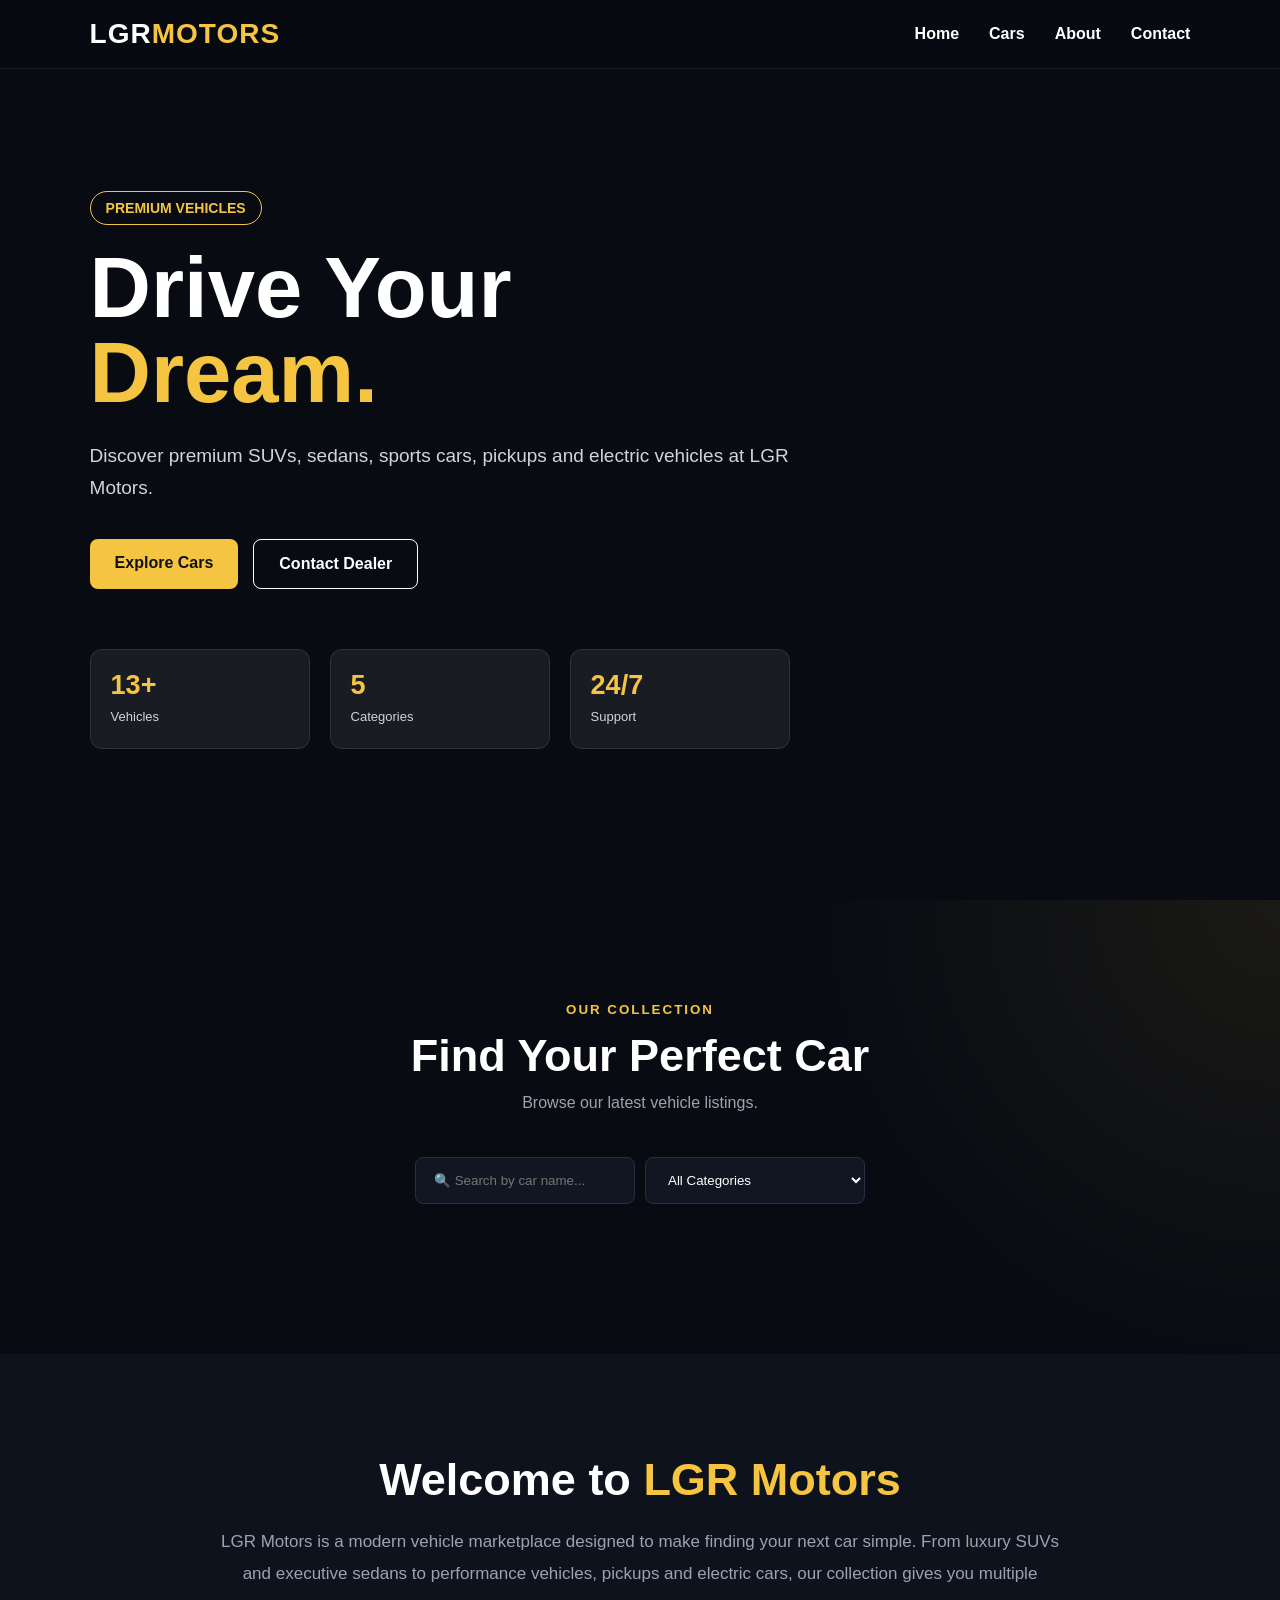
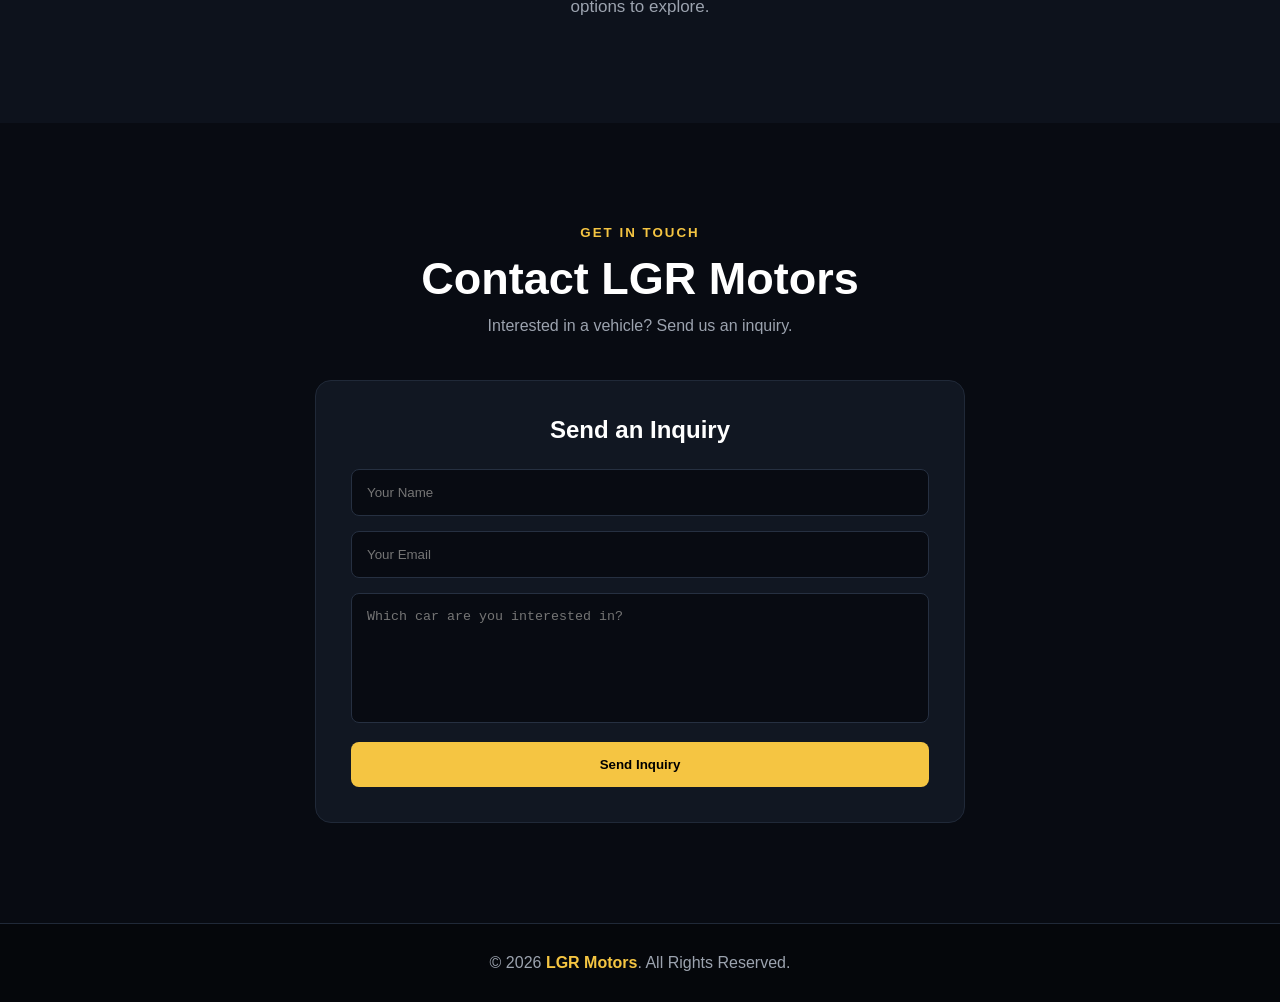
==== commit a43a4c8b: "Create index.html" ====
--- a/index.html
+++ b/index.html
@@ -1,492 +1,1023 @@
 <!DOCTYPE html>
 <html lang="en">
 <head>
-    <meta charset="UTF-8">
-    <meta name="viewport" content="width=device-width, initial-scale=1.0">
-
-    <title>LGR Motors | Cars For Sale</title>
-
-    <style>
-        * {
-            margin: 0;
-            padding: 0;
-            box-sizing: border-box;
-            font-family: Arial, sans-serif;
-        }
-
-        body {
-            background: #f4f6f8;
-            color: #222;
-        }
-
-        /* NAVIGATION */
-        nav {
-            background: #111827;
-            color: white;
-            padding: 18px 7%;
-            display: flex;
-            justify-content: space-between;
-            align-items: center;
-            position: sticky;
-            top: 0;
-            z-index: 1000;
-        }
-
-        .logo {
-            font-size: 25px;
-            font-weight: bold;
-            color: #ffcc00;
-        }
-
-        nav ul {
-            display: flex;
-            list-style: none;
-            gap: 25px;
-        }
-
-        nav ul li a {
-            color: white;
-            text-decoration: none;
-            font-weight: 500;
-        }
-
-        nav ul li a:hover {
-            color: #ffcc00;
-        }
-
-        /* HERO */
-        .hero {
-            min-height: 500px;
-            background:
-                linear-gradient(rgba(0,0,0,.65), rgba(0,0,0,.65)),
-                url("https://images.unsplash.com/photo-1503376780353-7e6692767b70?auto=format&fit=crop&w=1600&q=80");
-
-            background-size: cover;
-            background-position: center;
-
-            display: flex;
-            align-items: center;
-            justify-content: center;
-            text-align: center;
-            color: white;
-            padding: 30px;
-        }
-
-        .hero-content h1 {
-            font-size: 55px;
-            margin-bottom: 15px;
-        }
-
-        .hero-content p {
-            font-size: 20px;
-            margin-bottom: 30px;
-        }
-
-        .hero-btn {
-            background: #ffcc00;
-            color: #111;
-            padding: 14px 30px;
-            text-decoration: none;
-            border-radius: 6px;
-            font-weight: bold;
-        }
-
-        .hero-btn:hover {
-            background: white;
-        }
-
-        /* SEARCH */
-        .search-area {
-            width: 86%;
-            margin: -35px auto 40px;
-            background: white;
-            padding: 25px;
-            border-radius: 10px;
-            box-shadow: 0 5px 25px rgba(0,0,0,.15);
-            position: relative;
-            z-index: 5;
-        }
-
-        .search-area input,
-        .search-area select {
-            padding: 14px;
-            border: 1px solid #ddd;
-            border-radius: 5px;
-            margin: 5px;
-            min-width: 200px;
-        }
-
-        /* SECTION */
-        .section {
-            padding: 40px 7%;
-        }
-
-        .section-title {
-            text-align: center;
-            margin-bottom: 35px;
-        }
-
-        .section-title h2 {
-            font-size: 35px;
-            margin-bottom: 10px;
-        }
-
-        .section-title p {
-            color: #666;
-        }
-
-        /* CARS */
-        .cars-container {
-            display: grid;
-            grid-template-columns: repeat(auto-fit, minmax(280px, 1fr));
-            gap: 25px;
-        }
-
-        .car-card {
-            background: white;
-            border-radius: 12px;
-            overflow: hidden;
-            box-shadow: 0 4px 15px rgba(0,0,0,.08);
-            transition: .3s;
-        }
-
-        .car-card:hover {
-            transform: translateY(-7px);
-            box-shadow: 0 8px 25px rgba(0,0,0,.15);
-        }
-
-        .car-image {
-            height: 210px;
-            position: relative;
-            overflow: hidden;
-        }
-
-        .car-image img {
-            width: 100%;
-            height: 100%;
-            object-fit: cover;
-            transition: .4s;
-        }
-
-        .car-card:hover .car-image img {
-            transform: scale(1.08);
-        }
-
-        .favorite {
-            position: absolute;
-            top: 12px;
-            right: 12px;
-            background: white;
-            border: none;
-            border-radius: 50%;
-            width: 40px;
-            height: 40px;
-            font-size: 20px;
-            cursor: pointer;
-        }
-
-        .favorite.active {
-            color: red;
-        }
-
-        .car-info {
-            padding: 20px;
-        }
-
-        .car-info h3 {
-            font-size: 22px;
-            margin-bottom: 8px;
-        }
-
-        .car-type {
-            color: #777;
-            margin-bottom: 10px;
-        }
-
-        .description {
-            color: #666;
-            line-height: 1.5;
-            font-size: 14px;
-            min-height: 63px;
-        }
-
-        .car-details {
-            display: flex;
-            justify-content: space-between;
-            margin: 15px 0;
-            border-top: 1px solid #eee;
-            padding-top: 15px;
-            font-size: 14px;
-        }
-
-        .price {
-            font-size: 22px;
-            font-weight: bold;
-            color: #111827;
-            margin-bottom: 15px;
-        }
-
-        .btn {
-            display: inline-block;
-            padding: 11px 18px;
-            border: none;
-            border-radius: 5px;
-            cursor: pointer;
-            font-weight: bold;
-        }
-
-        .details-btn {
-            background: #111827;
-            color: white;
-        }
-
-        .details-btn:hover {
-            background: #ffcc00;
-            color: #111;
-        }
-
-        /* ABOUT */
-        .about {
-            background: #111827;
-            color: white;
-            padding: 70px 7%;
-            text-align: center;
-        }
-
-        .about h2 {
-            font-size: 35px;
-            margin-bottom: 20px;
-        }
-
-        .about p {
-            max-width: 800px;
-            margin: auto;
-            line-height: 1.8;
-            color: #ddd;
-        }
-
-        /* CONTACT */
-        .contact {
-            padding: 60px 7%;
-            text-align: center;
-        }
-
-        .contact-box {
-            max-width: 600px;
-            margin: auto;
-            background: white;
-            padding: 30px;
-            border-radius: 10px;
-            box-shadow: 0 5px 20px rgba(0,0,0,.08);
-        }
-
-        .contact-box input,
-        .contact-box textarea {
-            width: 100%;
-            padding: 14px;
-            margin: 8px 0;
-            border: 1px solid #ddd;
-            border-radius: 5px;
-        }
-
-        .contact-box textarea {
-            height: 120px;
-        }
-
-        .send-btn {
-            background: #ffcc00;
-            border: none;
-            padding: 14px 30px;
-            font-weight: bold;
-            cursor: pointer;
-            border-radius: 5px;
-        }
-
-        /* FOOTER */
-        footer {
-            background: #0b1120;
-            color: white;
-            text-align: center;
-            padding: 25px;
-        }
-
-        /* MODAL */
-        .modal {
-            display: none;
-            position: fixed;
-            z-index: 2000;
-            left: 0;
-            top: 0;
-            width: 100%;
-            height: 100%;
-            background: rgba(0,0,0,.75);
-            justify-content: center;
-            align-items: center;
-            padding: 20px;
-        }
-
-        .modal-content {
-            background: white;
-            max-width: 600px;
-            width: 100%;
-            border-radius: 10px;
-            padding: 30px;
-            position: relative;
-        }
-
-        .close {
-            position: absolute;
-            right: 20px;
-            top: 15px;
-            font-size: 30px;
-            cursor: pointer;
-        }
-
-        /* MOBILE */
-        @media(max-width: 700px) {
-
-            nav {
-                flex-direction: column;
-                gap: 15px;
-            }
-
-            nav ul {
-                gap: 12px;
-                flex-wrap: wrap;
-                justify-content: center;
-            }
-
-            .hero-content h1 {
-                font-size: 38px;
-            }
-
-            .search-area input,
-            .search-area select {
-                width: 100%;
-                margin: 5px 0;
-            }
-        }
-    </style>
+<meta charset="UTF-8">
+<meta name="viewport" content="width=device-width, initial-scale=1.0">
+
+<title>LGR Motors | Premium Cars</title>
+
+<style>
+
+/* =========================
+   RESET
+========================= */
+
+* {
+    margin: 0;
+    padding: 0;
+    box-sizing: border-box;
+}
+
+html {
+    scroll-behavior: smooth;
+}
+
+body {
+    font-family: Arial, Helvetica, sans-serif;
+    background: #080b12;
+    color: white;
+}
+
+/* =========================
+   NAVIGATION
+========================= */
+
+nav {
+    position: fixed;
+    top: 0;
+    left: 0;
+    width: 100%;
+    z-index: 1000;
+
+    display: flex;
+    justify-content: space-between;
+    align-items: center;
+
+    padding: 18px 7%;
+
+    background: rgba(8, 11, 18, 0.85);
+    backdrop-filter: blur(15px);
+
+    border-bottom: 1px solid rgba(255,255,255,0.08);
+}
+
+.logo {
+    font-size: 28px;
+    font-weight: 900;
+    letter-spacing: 1px;
+}
+
+.logo span {
+    color: #f5c542;
+}
+
+nav ul {
+    display: flex;
+    gap: 30px;
+    list-style: none;
+}
+
+nav a {
+    color: white;
+    text-decoration: none;
+    font-weight: 600;
+    transition: 0.3s;
+}
+
+nav a:hover {
+    color: #f5c542;
+}
+
+/* =========================
+   HERO
+========================= */
+
+.hero {
+    min-height: 100vh;
+
+    display: flex;
+    align-items: center;
+
+    padding: 120px 7% 80px;
+
+    background:
+        linear-gradient(
+            90deg,
+            rgba(8,11,18,0.95),
+            rgba(8,11,18,0.55),
+            rgba(8,11,18,0.2)
+        ),
+        url("https://images.unsplash.com/photo-1503376780353-7e6692767b70?auto=format&fit=crop&w=1800&q=90");
+
+    background-size: cover;
+    background-position: center;
+}
+
+.hero-content {
+    max-width: 700px;
+}
+
+.hero-tag {
+    display: inline-block;
+
+    padding: 8px 15px;
+
+    border: 1px solid #f5c542;
+    border-radius: 30px;
+
+    color: #f5c542;
+
+    margin-bottom: 20px;
+
+    font-size: 14px;
+    font-weight: bold;
+}
+
+.hero h1 {
+    font-size: clamp(45px, 7vw, 85px);
+    line-height: 1;
+    margin-bottom: 25px;
+}
+
+.hero h1 span {
+    color: #f5c542;
+}
+
+.hero p {
+    font-size: 19px;
+    line-height: 1.7;
+    color: #d1d5db;
+    margin-bottom: 35px;
+}
+
+.hero-buttons {
+    display: flex;
+    gap: 15px;
+    flex-wrap: wrap;
+}
+
+.btn-primary,
+.btn-secondary {
+    padding: 15px 25px;
+    border-radius: 8px;
+    text-decoration: none;
+    font-weight: bold;
+    transition: 0.3s;
+}
+
+.btn-primary {
+    background: #f5c542;
+    color: #111;
+}
+
+.btn-primary:hover {
+    transform: translateY(-3px);
+    box-shadow: 0 10px 30px rgba(245,197,66,0.3);
+}
+
+.btn-secondary {
+    border: 1px solid white;
+    color: white;
+}
+
+.btn-secondary:hover {
+    background: white;
+    color: #111;
+}
+
+/* =========================
+   STATS
+========================= */
+
+.stats {
+    display: grid;
+    grid-template-columns: repeat(3, 1fr);
+
+    max-width: 700px;
+
+    margin-top: 60px;
+
+    gap: 20px;
+}
+
+.stat {
+    padding: 20px;
+
+    background: rgba(255,255,255,0.07);
+
+    border: 1px solid rgba(255,255,255,0.1);
+
+    border-radius: 12px;
+
+    backdrop-filter: blur(10px);
+}
+
+.stat h3 {
+    color: #f5c542;
+    font-size: 27px;
+}
+
+.stat p {
+    margin: 5px 0 0;
+    font-size: 13px;
+}
+
+/* =========================
+   CARS SECTION
+========================= */
+
+.cars-section {
+    padding: 100px 7%;
+
+    background:
+        radial-gradient(
+            circle at top right,
+            rgba(245,197,66,0.08),
+            transparent 35%
+        ),
+        #080b12;
+}
+
+.section-heading {
+    text-align: center;
+    margin-bottom: 45px;
+}
+
+.section-heading small {
+    color: #f5c542;
+    font-weight: bold;
+    letter-spacing: 2px;
+}
+
+.section-heading h2 {
+    font-size: 45px;
+    margin: 12px 0;
+}
+
+.section-heading p {
+    color: #9ca3af;
+}
+
+/* =========================
+   FILTER
+========================= */
+
+.filter-box {
+    max-width: 900px;
+
+    margin: 0 auto 50px;
+
+    display: flex;
+
+    gap: 10px;
+
+    flex-wrap: wrap;
+
+    justify-content: center;
+}
+
+.filter-box input,
+.filter-box select {
+
+    background: #111722;
+
+    color: white;
+
+    border: 1px solid #263041;
+
+    padding: 14px 18px;
+
+    border-radius: 8px;
+
+    outline: none;
+
+    min-width: 220px;
+}
+
+.filter-box input:focus,
+.filter-box select:focus {
+    border-color: #f5c542;
+}
+
+/* =========================
+   CAR GRID
+========================= */
+
+.cars-container {
+
+    display: grid;
+
+    grid-template-columns:
+        repeat(auto-fit, minmax(280px, 1fr));
+
+    gap: 25px;
+}
+
+/* =========================
+   CAR CARD
+========================= */
+
+.car-card {
+
+    background: #111722;
+
+    border: 1px solid #202938;
+
+    border-radius: 16px;
+
+    overflow: hidden;
+
+    transition: 0.4s;
+
+    position: relative;
+}
+
+.car-card:hover {
+
+    transform: translateY(-10px);
+
+    border-color: #f5c542;
+
+    box-shadow:
+        0 20px 50px rgba(0,0,0,0.4);
+}
+
+.car-image {
+
+    height: 230px;
+
+    position: relative;
+
+    overflow: hidden;
+}
+
+.car-image img {
+
+    width: 100%;
+    height: 100%;
+
+    object-fit: cover;
+
+    transition: 0.5s;
+}
+
+.car-card:hover .car-image img {
+    transform: scale(1.08);
+}
+
+/* SALE BADGE */
+
+.badge {
+
+    position: absolute;
+
+    top: 15px;
+    left: 15px;
+
+    background: #f5c542;
+
+    color: #111;
+
+    padding: 7px 12px;
+
+    border-radius: 20px;
+
+    font-size: 12px;
+
+    font-weight: bold;
+}
+
+/* FAVORITE */
+
+.favorite {
+
+    position: absolute;
+
+    top: 12px;
+    right: 12px;
+
+    width: 42px;
+    height: 42px;
+
+    border: none;
+
+    border-radius: 50%;
+
+    background: rgba(0,0,0,0.65);
+
+    color: white;
+
+    font-size: 21px;
+
+    cursor: pointer;
+
+    backdrop-filter: blur(5px);
+}
+
+.favorite.active {
+    color: #ff3b5c;
+}
+
+/* =========================
+   CARD CONTENT
+========================= */
+
+.car-info {
+    padding: 22px;
+}
+
+.car-info h3 {
+    font-size: 21px;
+    margin-bottom: 7px;
+}
+
+.car-type {
+    color: #f5c542;
+    font-size: 13px;
+    font-weight: bold;
+    margin-bottom: 12px;
+}
+
+.description {
+
+    color: #9ca3af;
+
+    font-size: 14px;
+
+    line-height: 1.6;
+
+    min-height: 68px;
+}
+
+.car-details {
+
+    display: flex;
+
+    justify-content: space-between;
+
+    border-top: 1px solid #252d3b;
+
+    border-bottom: 1px solid #252d3b;
+
+    padding: 14px 0;
+
+    margin: 15px 0;
+
+    color: #cbd5e1;
+
+    font-size: 12px;
+}
+
+.price {
+
+    font-size: 25px;
+
+    font-weight: 900;
+
+    color: white;
+
+    margin-bottom: 16px;
+}
+
+.details-btn {
+
+    width: 100%;
+
+    padding: 13px;
+
+    border: none;
+
+    border-radius: 8px;
+
+    background: #f5c542;
+
+    color: #111;
+
+    font-weight: bold;
+
+    cursor: pointer;
+
+    transition: 0.3s;
+}
+
+.details-btn:hover {
+
+    background: white;
+
+    transform: translateY(-2px);
+}
+
+/* =========================
+   ABOUT
+========================= */
+
+.about {
+
+    padding: 100px 7%;
+
+    background: #0d121c;
+
+    text-align: center;
+}
+
+.about-content {
+
+    max-width: 850px;
+
+    margin: auto;
+}
+
+.about h2 {
+    font-size: 45px;
+    margin-bottom: 20px;
+}
+
+.about h2 span {
+    color: #f5c542;
+}
+
+.about p {
+
+    color: #9ca3af;
+
+    line-height: 1.9;
+
+    font-size: 17px;
+}
+
+/* =========================
+   CONTACT
+========================= */
+
+.contact {
+
+    padding: 100px 7%;
+
+    background: #080b12;
+}
+
+.contact-box {
+
+    max-width: 650px;
+
+    margin: auto;
+
+    background: #111722;
+
+    border: 1px solid #202938;
+
+    border-radius: 16px;
+
+    padding: 35px;
+}
+
+.contact-box h2 {
+
+    text-align: center;
+
+    margin-bottom: 25px;
+}
+
+.contact-box input,
+.contact-box textarea {
+
+    width: 100%;
+
+    padding: 15px;
+
+    margin-bottom: 15px;
+
+    background: #080b12;
+
+    border: 1px solid #263041;
+
+    color: white;
+
+    border-radius: 8px;
+
+    outline: none;
+}
+
+.contact-box textarea {
+
+    height: 130px;
+
+    resize: none;
+}
+
+.send-btn {
+
+    width: 100%;
+
+    padding: 15px;
+
+    background: #f5c542;
+
+    border: none;
+
+    border-radius: 8px;
+
+    font-weight: bold;
+
+    cursor: pointer;
+}
+
+.send-btn:hover {
+
+    background: white;
+}
+
+/* =========================
+   MODAL
+========================= */
+
+.modal {
+
+    display: none;
+
+    position: fixed;
+
+    inset: 0;
+
+    background: rgba(0,0,0,0.85);
+
+    z-index: 2000;
+
+    justify-content: center;
+
+    align-items: center;
+
+    padding: 20px;
+}
+
+.modal-content {
+
+    width: 100%;
+
+    max-width: 650px;
+
+    max-height: 90vh;
+
+    overflow-y: auto;
+
+    background: #111722;
+
+    border: 1px solid #303a4d;
+
+    border-radius: 16px;
+
+    padding: 25px;
+
+    position: relative;
+}
+
+.close {
+
+    position: absolute;
+
+    top: 12px;
+    right: 20px;
+
+    font-size: 35px;
+
+    cursor: pointer;
+
+    z-index: 5;
+}
+
+.modal-image {
+
+    width: 100%;
+
+    height: 300px;
+
+    object-fit: cover;
+
+    border-radius: 10px;
+}
+
+/* =========================
+   FOOTER
+========================= */
+
+footer {
+
+    background: #05070b;
+
+    border-top: 1px solid #202938;
+
+    padding: 30px 7%;
+
+    text-align: center;
+
+    color: #9ca3af;
+}
+
+footer strong {
+    color: #f5c542;
+}
+
+/* =========================
+   MOBILE
+========================= */
+
+@media(max-width: 700px) {
+
+    nav {
+        padding: 15px 5%;
+    }
+
+    nav ul {
+        gap: 12px;
+    }
+
+    nav ul li a {
+        font-size: 13px;
+    }
+
+    .hero {
+        padding: 130px 6% 70px;
+    }
+
+    .stats {
+        grid-template-columns: 1fr;
+    }
+
+    .section-heading h2,
+    .about h2 {
+        font-size: 34px;
+    }
+
+    .cars-section,
+    .about,
+    .contact {
+        padding: 70px 5%;
+    }
+
+    .filter-box input,
+    .filter-box select {
+        width: 100%;
+    }
+
+    .car-details {
+        flex-direction: column;
+        gap: 7px;
+    }
+
+}
+
+</style>
 </head>
 
+
 <body>
 
-<!-- NAVIGATION -->
+
+<!-- =========================
+     NAVIGATION
+========================= -->
 
 <nav>
-    <div class="logo">LGR MOTORS</div>
+
+    <div class="logo">
+        LGR<span>MOTORS</span>
+    </div>
 
     <ul>
-        <li><a href="#home">Home</a></li>
-        <li><a href="#cars">Cars</a></li>
-        <li><a href="#about">About</a></li>
-        <li><a href="#contact">Contact</a></li>
+
+        <li>
+            <a href="#home">Home</a>
+        </li>
+
+        <li>
+            <a href="#cars">Cars</a>
+        </li>
+
+        <li>
+            <a href="#about">About</a>
+        </li>
+
+        <li>
+            <a href="#contact">Contact</a>
+        </li>
+
     </ul>
+
 </nav>
 
 
-<!-- HERO -->
+<!-- =========================
+     HERO
+========================= -->
 
 <section class="hero" id="home">
 
     <div class="hero-content">
 
-        <h1>Find Your Dream Car</h1>
+        <div class="hero-tag">
+            PREMIUM VEHICLES
+        </div>
+
+        <h1>
+            Drive Your
+            <span>Dream.</span>
+        </h1>
 
         <p>
-            Quality cars at competitive prices.
-            Buy your next vehicle from LGR Motors.
+            Discover premium SUVs, sedans, sports cars,
+            pickups and electric vehicles at LGR Motors.
         </p>
 
-        <a href="#cars" class="hero-btn">
-            Browse Cars
-        </a>
+        <div class="hero-buttons">
+
+            <a
+                href="#cars"
+                class="btn-primary"
+            >
+                Explore Cars
+            </a>
+
+            <a
+                href="#contact"
+                class="btn-secondary"
+            >
+                Contact Dealer
+            </a>
+
+        </div>
+
+
+        <div class="stats">
+
+            <div class="stat">
+
+                <h3>13+</h3>
+
+                <p>
+                    Vehicles
+                </p>
+
+            </div>
+
+            <div class="stat">
+
+                <h3>5</h3>
+
+                <p>
+                    Categories
+                </p>
+
+            </div>
+
+            <div class="stat">
+
+                <h3>24/7</h3>
+
+                <p>
+                    Support
+                </p>
+
+            </div>
+
+        </div>
 
     </div>
 
 </section>
 
 
-<!-- SEARCH -->
-
-<div class="search-area">
-
-    <input
-        type="text"
-        id="search"
-        placeholder="Search for a car..."
-    >
-
-    <select id="category">
-
-        <option value="all">All Categories</option>
-        <option value="SUV">SUV</option>
-        <option value="Sedan">Sedan</option>
-        <option value="Sports">Sports</option>
-        <option value="Pickup">Pickup</option>
-        <option value="Electric">Electric</option>
-
-    </select>
-
-</div>
-
-
-<!-- CARS -->
-
-<section class="section" id="cars">
-
-    <div class="section-title">
-
-        <h2>Cars For Sale</h2>
+<!-- =========================
+     CARS
+========================= -->
+
+<section
+    class="cars-section"
+    id="cars"
+>
+
+    <div class="section-heading">
+
+        <small>
+            OUR COLLECTION
+        </small>
+
+        <h2>
+            Find Your Perfect Car
+        </h2>
 
         <p>
-            Choose from our selection of quality vehicles.
+            Browse our latest vehicle listings.
         </p>
 
     </div>
 
 
-    <div class="cars-container" id="carsContainer">
-
-        <!-- Cars generated by JavaScript -->
+    <!-- FILTER -->
+
+    <div class="filter-box">
+
+        <input
+            type="text"
+            id="search"
+            placeholder="🔍 Search by car name..."
+        >
+
+        <select id="category">
+
+            <option value="all">
+                All Categories
+            </option>
+
+            <option value="SUV">
+                SUVs
+            </option>
+
+            <option value="Sedan">
+                Sedans
+            </option>
+
+            <option value="Sports">
+                Sports Cars
+            </option>
+
+            <option value="Pickup">
+                Pickups
+            </option>
+
+            <option value="Electric">
+                Electric
+            </option>
+
+        </select>
 
     </div>
 
+
+    <!-- CAR GRID -->
+
+    <div
+        class="cars-container"
+        id="carsContainer"
+    ></div>
+
 </section>
 
 
-<!-- ABOUT -->
-
-<section class="about" id="about">
-
-    <h2>About LGR Motors</h2>
-
-    <p>
-        LGR Motors is a modern vehicle marketplace offering
-        a wide range of cars including SUVs, sedans, sports cars,
-        pickups and electric vehicles. Our goal is to make it
-        easier for customers to find a vehicle that matches
-        their needs and budget.
-    </p>
+<!-- =========================
+     ABOUT
+========================= -->
+
+<section
+    class="about"
+    id="about"
+>
+
+    <div class="about-content">
+
+        <h2>
+            Welcome to
+            <span>LGR Motors</span>
+        </h2>
+
+        <p>
+
+            LGR Motors is a modern vehicle marketplace
+            designed to make finding your next car simple.
+
+            From luxury SUVs and executive sedans to
+            performance vehicles, pickups and electric cars,
+            our collection gives you multiple options to
+            explore.
+
+        </p>
+
+    </div>
 
 </section>
 
 
-<!-- CONTACT -->
-
-<section class="contact" id="contact">
-
-    <div class="section-title">
-
-        <h2>Contact Us</h2>
+<!-- =========================
+     CONTACT
+========================= -->
+
+<section
+    class="contact"
+    id="contact"
+>
+
+    <div class="section-heading">
+
+        <small>
+            GET IN TOUCH
+        </small>
+
+        <h2>
+            Contact LGR Motors
+        </h2>
 
         <p>
-            Interested in one of our cars? Send us a message.
+            Interested in a vehicle?
+            Send us an inquiry.
         </p>
 
     </div>
 
+
     <div class="contact-box">
+
+        <h2>
+            Send an Inquiry
+        </h2>
 
         <input
             type="text"
@@ -502,11 +1033,14 @@
 
         <textarea
             id="message"
-            placeholder="Your message..."
+            placeholder="Which car are you interested in?"
         ></textarea>
 
-        <button class="send-btn" onclick="sendMessage()">
-            Send Message
+        <button
+            class="send-btn"
+            onclick="sendMessage()"
+        >
+            Send Inquiry
         </button>
 
     </div>
@@ -514,13 +1048,21 @@
 </section>
 
 
-<!-- MODAL -->
-
-<div class="modal" id="carModal">
+<!-- =========================
+     MODAL
+========================= -->
+
+<div
+    class="modal"
+    id="carModal"
+>
 
     <div class="modal-content">
 
-        <span class="close" onclick="closeModal()">
+        <span
+            class="close"
+            onclick="closeModal()"
+        >
             &times;
         </span>
 
@@ -531,12 +1073,16 @@
 </div>
 
 
-<!-- FOOTER -->
+<!-- =========================
+     FOOTER
+========================= -->
 
 <footer>
 
     <p>
-        © 2026 LGR Motors. All Rights Reserved.
+        © 2026
+        <strong>LGR Motors</strong>.
+        All Rights Reserved.
     </p>
 
 </footer>
@@ -544,351 +1090,165 @@
 
 <script>
 
-    /* CAR DATABASE */
-
-    const cars = [
-
-        {
-            name: "Toyota Land Cruiser",
-            type: "SUV",
-            year: 2023,
-            mileage: "32,000 km",
-            fuel: "Diesel",
-            price: "KSh 8,500,000",
-            image: "https://images.unsplash.com/photo-1519641471654-76ce0107ad1b?auto=format&fit=crop&w=900&q=80",
-            description:
-                "A powerful and comfortable SUV designed for both city driving and challenging terrain. Spacious interior with excellent off-road capability."
-        },
-
-        {
-            name: "BMW 3 Series",
-            type: "Sedan",
-            year: 2022,
-            mileage: "25,000 km",
-            fuel: "Petrol",
-            price: "KSh 5,800,000",
-            image: "https://images.unsplash.com/photo-1555215695-3004980ad54e?auto=format&fit=crop&w=900&q=80",
-            description:
-                "A premium sedan combining sporty performance, luxury and modern technology. Perfect for drivers who enjoy comfort and performance."
-        },
-
-        {
-            name: "Mercedes-Benz C-Class",
-            type: "Sedan",
-            year: 2023,
-            mileage: "18,500 km",
-            fuel: "Petrol",
-            price: "KSh 7,200,000",
-            image: "https://images.unsplash.com/photo-1618843479313-40f8afb4b4d8?auto=format&fit=crop&w=900&q=80",
-            description:
-                "A stylish luxury sedan with a refined interior, advanced technology and smooth performance."
-        },
-
-        {
-            name: "Ford Ranger",
-            type: "Pickup",
-            year: 2022,
-            mileage: "41,000 km",
-            fuel: "Diesel",
-            price: "KSh 6,200,000",
-            image: "https://images.unsplash.com/photo-1551830820-330a71b99659?auto=format&fit=crop&w=900&q=80",
-            description:
-                "A rugged pickup truck built for work and adventure. Excellent towing capability and strong off-road performance."
-        },
-
-        {
-            name: "Porsche 911",
-            type: "Sports",
-            year: 2024,
-            mileage: "8,000 km",
-            fuel: "Petrol",
-            price: "KSh 18,500,000",
-            image: "https://images.unsplash.com/photo-1503736334956-4c8f8e92946d?auto=format&fit=crop&w=900&q=80",
-            description:
-                "A high-performance sports car with exceptional acceleration, handling and unmistakable Porsche styling."
-        },
-
-        {
-            name: "Tesla Model 3",
-            type: "Electric",
-            year: 2023,
-            mileage: "20,000 km",
-            fuel: "Electric",
-            price: "KSh 6,900,000",
-            image: "https://images.unsplash.com/photo-1560958089-b8a1929cea89?auto=format&fit=crop&w=900&q=80",
-            description:
-                "A modern electric sedan offering impressive range, instant acceleration and advanced driver technology."
-        },
-
-        {
-            name: "Toyota RAV4",
-            type: "SUV",
-            year: 2021,
-            mileage: "46,000 km",
-            fuel: "Petrol",
-            price: "KSh 4,700,000",
-            image: "https://images.unsplash.com/photo-1606664515524-ed2f786a0bd6?auto=format&fit=crop&w=900&q=80",
-            description:
-                "A reliable family SUV with comfortable seating, good fuel economy and practical cargo space."
-        },
-
-        {
-            name: "Range Rover Sport",
-            type: "SUV",
-            year: 2022,
-            mileage: "29,000 km",
-            fuel: "Diesel",
-            price: "KSh 12,500,000",
-            image: "https://images.unsplash.com/photo-1606664515524-ed2f786a0bd6?auto=format&fit=crop&w=900&q=80",
-            description:
-                "A luxury SUV combining premium comfort, powerful performance and impressive off-road capability."
-        }
-
-    ];
-
-
-    /* DISPLAY CARS */
-
-    function displayCars(carList) {
-
-        const container =
-            document.getElementById("carsContainer");
-
-        container.innerHTML = "";
-
-        if (carList.length === 0) {
-
-            container.innerHTML =
-                "<p>No cars found.</p>";
-
-            return;
-        }
-
-        carList.forEach((car, index) => {
-
-            const card = document.createElement("div");
-
-            card.className = "car-card";
-
-            card.innerHTML = `
-
-                <div class="car-image">
-
-                    <img
-                        src="${car.image}"
-                        alt="${car.name}"
-                    >
-
-                    <button
-                        class="favorite"
-                        onclick="favoriteCar(this)"
-                    >
-                        ♡
-                    </button>
-
-                </div>
-
-                <div class="car-info">
-
-                    <h3>${car.name}</h3>
-
-                    <p class="car-type">
-                        ${car.type}
-                    </p>
-
-                    <p class="description">
-                        ${car.description}
-                    </p>
-
-                    <div class="car-details">
-
-                        <span>
-                            📅 ${car.year}
-                        </span>
-
-                        <span>
-                            🛣 ${car.mileage}
-                        </span>
-
-                        <span>
-                            ⛽ ${car.fuel}
-                        </span>
-
-                    </div>
-
-                    <div class="price">
-                        ${car.price}
-                    </div>
-
-                    <button
-                        class="btn details-btn"
-                        onclick="showDetails(${index})"
-                    >
-                        View Details
-                    </button>
-
-                </div>
-            `;
-
-            container.appendChild(card);
-
-        });
-
-    }
-
-
-    /* FAVORITES */
-
-    function favoriteCar(button) {
-
-        button.classList.toggle("active");
-
-        if (button.classList.contains("active")) {
-
-            button.innerHTML = "♥";
-
-        } else {
-
-            button.innerHTML = "♡";
-
-        }
-
-    }
-
-
-    /* SEARCH */
-
-    document
-        .getElementById("search")
-        .addEventListener("input", filterCars);
-
-    document
-        .getElementById("category")
-        .addEventListener("change", filterCars);
-
-
-    function filterCars() {
-
-        const search =
-            document
-                .getElementById("search")
-                .value
-                .toLowerCase();
-
-        const category =
-            document
-                .getElementById("category")
-                .value;
-
-        const filtered =
-            cars.filter(car => {
-
-                const matchesSearch =
-                    car.name
-                        .toLowerCase()
-                        .includes(search);
-
-                const matchesCategory =
-                    category === "all" ||
-                    car.type === category;
-
-                return matchesSearch &&
-                       matchesCategory;
-
-            });
-
-        displayCars(filtered);
-
-    }
-
-
-    /* CAR DETAILS */
-
-    function showDetails(index) {
-
-        const car = cars[index];
-
-        const modal =
-            document.getElementById("carModal");
-
-        const content =
-            document.getElementById("modalContent");
-
-        content.innerHTML = `
-
-            <img
-                src="${car.image}"
-                style="
-                    width:100%;
-                    height:280px;
-                    object-fit:cover;
-                    border-radius:8px;
-                "
-            >
-
-            <h2 style="margin-top:20px;">
-                ${car.name}
-            </h2>
-
-            <p style="margin-top:10px;">
-                ${car.description}
-            </p>
-
-            <br>
-
-            <p>
-                <strong>Year:</strong>
-                ${car.year}
-            </p>
-
-            <p>
-                <strong>Mileage:</strong>
-                ${car.mileage}
-            </p>
-
-            <p>
-                <strong>Fuel:</strong>
-                ${car.fuel}
-            </p>
-
-            <p style="
-                font-size:24px;
-                font-weight:bold;
-                margin-top:15px;
-            ">
-                ${car.price}
-            </p>
-
-            <button
-                class="send-btn"
-                style="margin-top:20px;"
-                onclick="contactDealer('${car.name}')"
-            >
-                Contact Dealer
-            </button>
-
-        `;
-
-        modal.style.display = "flex";
-
-    }
-
-
-    /* CLOSE MODAL */
-
-    function closeModal() {
-
-        document
-            .getElementById("carModal")
-            .style.display = "none";
-
-    }
-
-
-    /* CONTACT DEALER */
-
-    function contactDealer(carName) {
-
-        alert(
-            "Thank you for your interest in the " +
-            carName ++/* =====================================================
+   CAR DATABASE
+   Prices are displayed in USD.
+===================================================== */
+
+const cars = [
+
+    {
+        name: "Toyota Land Cruiser",
+        type: "SUV",
+        year: 2023,
+        mileage: "32,000 km",
+        fuel: "Diesel",
+        price: "$65,535",
+        image:
+        "https://images.unsplash.com/photo-1519641471654-76ce0107ad1b?auto=format&fit=crop&w=1200&q=90",
+        description:
+        "A powerful luxury SUV designed for city driving and off-road adventures. Spacious, comfortable and built for demanding journeys."
+    },
+
+    {
+        name: "BMW 3 Series",
+        type: "Sedan",
+        year: 2022,
+        mileage: "25,000 km",
+        fuel: "Petrol",
+        price: "$44,718",
+        image:
+        "https://images.unsplash.com/photo-1555215695-3004980ad54e?auto=format&fit=crop&w=1200&q=90",
+        description:
+        "A premium sports sedan combining elegant styling, comfortable seating and responsive performance."
+    },
+
+    {
+        name: "Mercedes-Benz C-Class",
+        type: "Sedan",
+        year: 2023,
+        mileage: "18,500 km",
+        fuel: "Petrol",
+        price: "$55,513",
+        image:
+        "https://images.unsplash.com/photo-1618843479313-40f8afb4b4d8?auto=format&fit=crop&w=1200&q=90",
+        description:
+        "A sophisticated luxury sedan featuring a refined interior, modern technology and smooth road performance."
+    },
+
+    {
+        name: "Ford Ranger",
+        type: "Pickup",
+        year: 2022,
+        mileage: "41,000 km",
+        fuel: "Diesel",
+        price: "$47,802",
+        image:
+        "https://images.unsplash.com/photo-1551830820-330a71b99659?auto=format&fit=crop&w=1200&q=90",
+        description:
+        "A rugged pickup built for work and adventure, with strong performance, excellent cargo capacity and impressive capability."
+    },
+
+    {
+        name: "Porsche 911",
+        type: "Sports",
+        year: 2024,
+        mileage: "8,000 km",
+        fuel: "Petrol",
+        price: "$142,637",
+        image:
+        "https://images.unsplash.com/photo-1503736334956-4c8f8e92946d?auto=format&fit=crop&w=1200&q=90",
+        description:
+        "A high-performance sports car with iconic styling, powerful performance and excellent handling."
+    },
+
+    {
+        name: "Tesla Model 3",
+        type: "Electric",
+        year: 2023,
+        mileage: "20,000 km",
+        fuel: "Electric",
+        price: "$53,200",
+        image:
+        "https://images.unsplash.com/photo-1560958089-b8a1929cea89?auto=format&fit=crop&w=1200&q=90",
+        description:
+        "A modern electric sedan offering quiet driving, instant acceleration and advanced technology."
+    },
+
+    {
+        name: "Toyota RAV4",
+        type: "SUV",
+        year: 2021,
+        mileage: "46,000 km",
+        fuel: "Petrol",
+        price: "$36,238",
+        image:
+        "https://images.unsplash.com/photo-1606664515524-ed2f786a0bd6?auto=format&fit=crop&w=1200&q=90",
+        description:
+        "A practical family SUV offering comfortable seating, useful cargo space and dependable everyday performance."
+    },
+
+    {
+        name: "Range Rover Sport",
+        type: "SUV",
+        year: 2022,
+        mileage: "29,000 km",
+        fuel: "Diesel",
+        price: "$96,376",
+        image:
+        "https://images.unsplash.com/photo-1606664515524-ed2f786a0bd6?auto=format&fit=crop&w=1200&q=90",
+        description:
+        "A premium SUV combining luxury, powerful performance and off-road capability with a spacious interior."
+    },
+
+    {
+        name: "Audi A6",
+        type: "Sedan",
+        year: 2023,
+        mileage: "22,000 km",
+        fuel: "Petrol",
+        price: "$52,429",
+        image:
+        "https://images.unsplash.com/photo-1606664515524-ed2f786a0bd6?auto=format&fit=crop&w=1200&q=90",
+        description:
+        "A refined executive sedan offering an elegant design, comfortable cabin and modern technology."
+    },
+
+    {
+        name: "Toyota Hilux",
+        type: "Pickup",
+        year: 2022,
+        mileage: "38,000 km",
+        fuel: "Diesel",
+        price: "$45,490",
+        image:
+        "https://images.unsplash.com/photo-1625047509248-ec889cbff17f?auto=format&fit=crop&w=1200&q=90",
+        description:
+        "A dependable pickup designed for demanding work and everyday driving, combining durability and practical cargo space."
+    },
+
+    {
+        name: "Lamborghini Huracan",
+        type: "Sports",
+        year: 2022,
+        mileage: "7,500 km",
+        fuel: "Petrol",
+        price: "$269,853",
+        image:
+        "https://images.unsplash.com/photo-1544636331-e26879cd4d9b?auto=format&fit=crop&w=1200&q=90",
+        description:
+        "An exotic performance car featuring dramatic styling, powerful performance and exceptional acceleration."
+    },
+
+    {
+        name: "Nissan X-Trail",
+        type: "SUV",
+        year: 2021,
+        mileage: "43,000 km",
+        fuel: "Petrol",
+        price: "$33,154",
+        image:
+        "https://images.unsplash.com/photo-1533473359331-0135ef1b58bf?auto=format&fit=crop&w=1200&q=90",
+        description:
+        "A versatile family SUV with a spacious interior, comfortable seating and practical storage."
+    
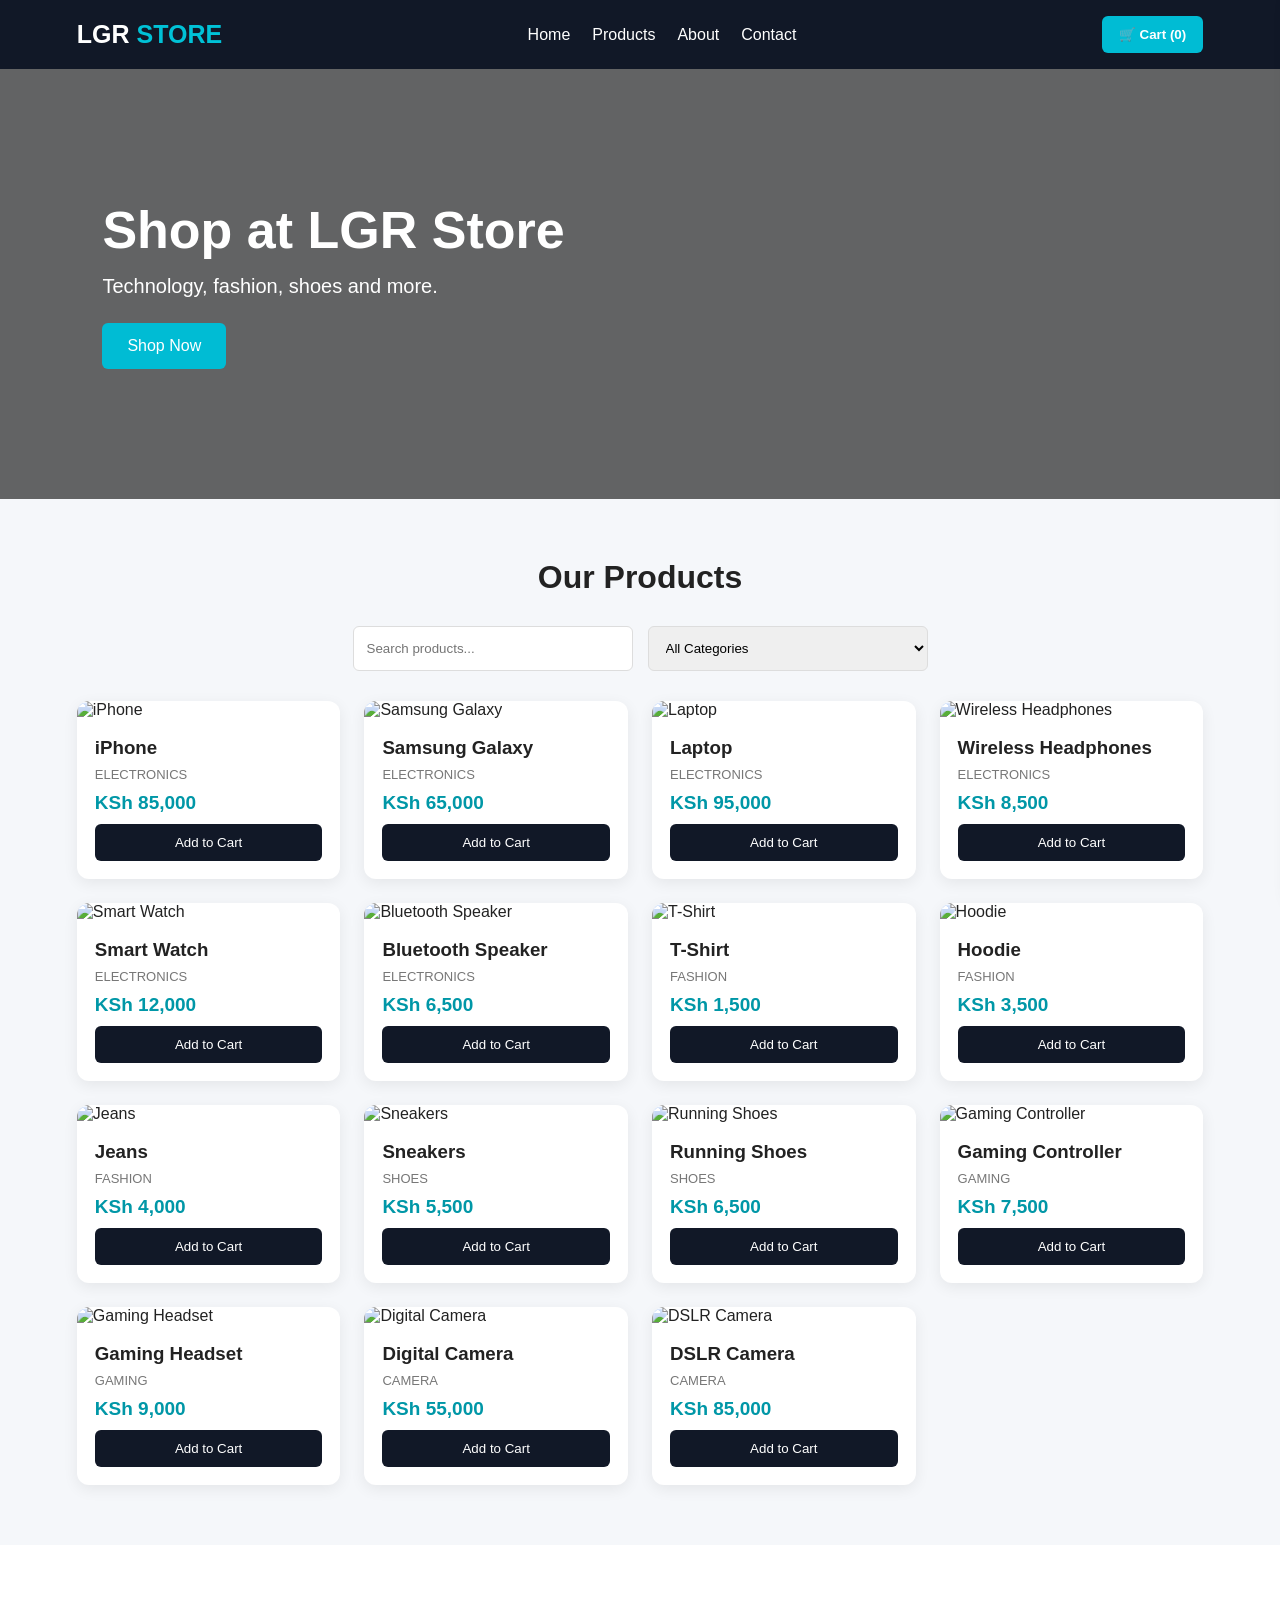
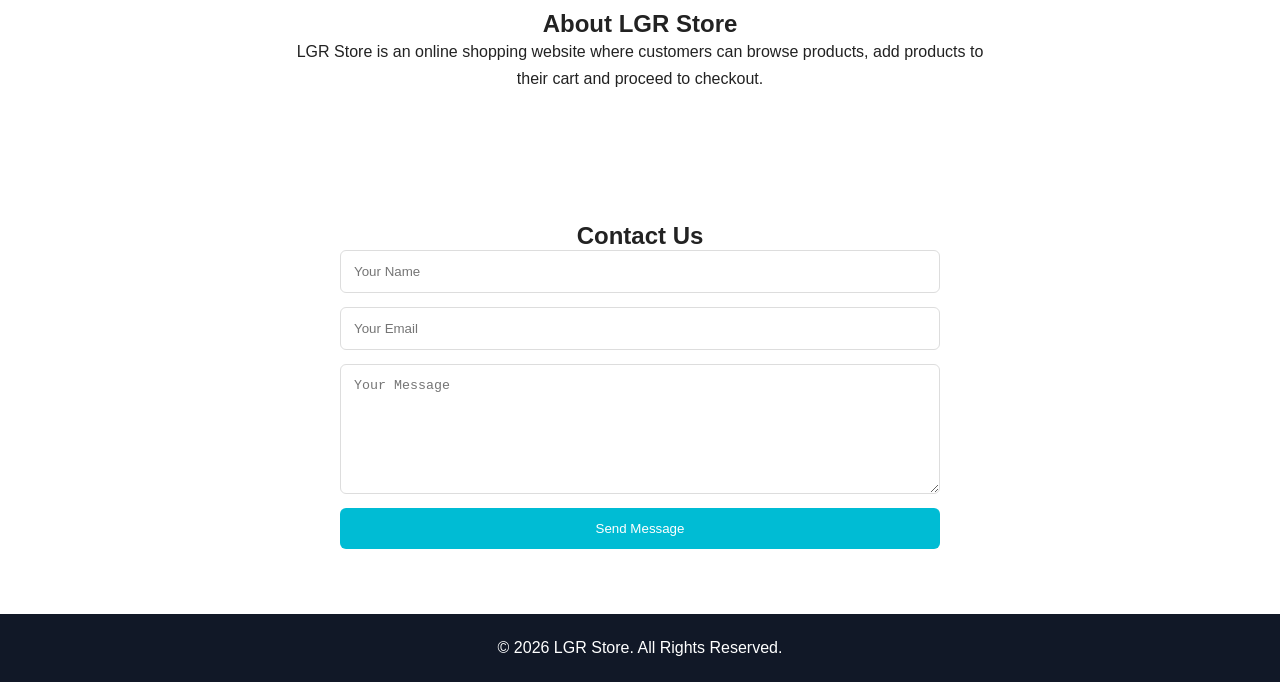
==== commit 4d29fbac: "Create index.html" ====
--- a/index.html
+++ b/index.html
@@ -3,1252 +3,783 @@
 <head>
 <meta charset="UTF-8">
 <meta name="viewport" content="width=device-width, initial-scale=1.0">
-
-<title>LGR Motors | Premium Cars</title>
+<title>LGR Store | Online Shopping</title>
 
 <style>
-
-/* =========================
-   RESET
-========================= */
-
-* {
-    margin: 0;
-    padding: 0;
-    box-sizing: border-box;
-}
-
-html {
-    scroll-behavior: smooth;
-}
-
-body {
-    font-family: Arial, Helvetica, sans-serif;
-    background: #080b12;
-    color: white;
-}
-
-/* =========================
-   NAVIGATION
-========================= */
-
-nav {
-    position: fixed;
-    top: 0;
-    left: 0;
-    width: 100%;
-    z-index: 1000;
-
-    display: flex;
-    justify-content: space-between;
-    align-items: center;
-
-    padding: 18px 7%;
-
-    background: rgba(8, 11, 18, 0.85);
-    backdrop-filter: blur(15px);
-
-    border-bottom: 1px solid rgba(255,255,255,0.08);
-}
-
-.logo {
-    font-size: 28px;
-    font-weight: 900;
-    letter-spacing: 1px;
-}
-
-.logo span {
-    color: #f5c542;
-}
-
-nav ul {
-    display: flex;
-    gap: 30px;
-    list-style: none;
-}
-
-nav a {
-    color: white;
-    text-decoration: none;
-    font-weight: 600;
-    transition: 0.3s;
-}
-
-nav a:hover {
-    color: #f5c542;
-}
-
-/* =========================
-   HERO
-========================= */
-
-.hero {
-    min-height: 100vh;
-
-    display: flex;
-    align-items: center;
-
-    padding: 120px 7% 80px;
-
-    background:
-        linear-gradient(
-            90deg,
-            rgba(8,11,18,0.95),
-            rgba(8,11,18,0.55),
-            rgba(8,11,18,0.2)
-        ),
-        url("https://images.unsplash.com/photo-1503376780353-7e6692767b70?auto=format&fit=crop&w=1800&q=90");
-
-    background-size: cover;
-    background-position: center;
-}
-
-.hero-content {
-    max-width: 700px;
-}
-
-.hero-tag {
-    display: inline-block;
-
-    padding: 8px 15px;
-
-    border: 1px solid #f5c542;
-    border-radius: 30px;
-
-    color: #f5c542;
-
-    margin-bottom: 20px;
-
-    font-size: 14px;
-    font-weight: bold;
-}
-
-.hero h1 {
-    font-size: clamp(45px, 7vw, 85px);
-    line-height: 1;
-    margin-bottom: 25px;
-}
-
-.hero h1 span {
-    color: #f5c542;
-}
-
-.hero p {
-    font-size: 19px;
-    line-height: 1.7;
-    color: #d1d5db;
-    margin-bottom: 35px;
-}
-
-.hero-buttons {
-    display: flex;
-    gap: 15px;
-    flex-wrap: wrap;
-}
-
-.btn-primary,
-.btn-secondary {
-    padding: 15px 25px;
-    border-radius: 8px;
-    text-decoration: none;
-    font-weight: bold;
-    transition: 0.3s;
-}
-
-.btn-primary {
-    background: #f5c542;
-    color: #111;
-}
-
-.btn-primary:hover {
-    transform: translateY(-3px);
-    box-shadow: 0 10px 30px rgba(245,197,66,0.3);
-}
-
-.btn-secondary {
-    border: 1px solid white;
-    color: white;
-}
-
-.btn-secondary:hover {
-    background: white;
-    color: #111;
-}
-
-/* =========================
-   STATS
-========================= */
-
-.stats {
-    display: grid;
-    grid-template-columns: repeat(3, 1fr);
-
-    max-width: 700px;
-
-    margin-top: 60px;
-
-    gap: 20px;
-}
-
-.stat {
-    padding: 20px;
-
-    background: rgba(255,255,255,0.07);
-
-    border: 1px solid rgba(255,255,255,0.1);
-
-    border-radius: 12px;
-
-    backdrop-filter: blur(10px);
-}
-
-.stat h3 {
-    color: #f5c542;
-    font-size: 27px;
-}
-
-.stat p {
-    margin: 5px 0 0;
-    font-size: 13px;
-}
-
-/* =========================
-   CARS SECTION
-========================= */
-
-.cars-section {
-    padding: 100px 7%;
-
-    background:
-        radial-gradient(
-            circle at top right,
-            rgba(245,197,66,0.08),
-            transparent 35%
-        ),
-        #080b12;
-}
-
-.section-heading {
-    text-align: center;
-    margin-bottom: 45px;
-}
-
-.section-heading small {
-    color: #f5c542;
-    font-weight: bold;
-    letter-spacing: 2px;
-}
-
-.section-heading h2 {
-    font-size: 45px;
-    margin: 12px 0;
-}
-
-.section-heading p {
-    color: #9ca3af;
-}
-
-/* =========================
-   FILTER
-========================= */
-
-.filter-box {
-    max-width: 900px;
-
-    margin: 0 auto 50px;
-
-    display: flex;
-
-    gap: 10px;
-
-    flex-wrap: wrap;
-
-    justify-content: center;
-}
-
-.filter-box input,
-.filter-box select {
-
-    background: #111722;
-
-    color: white;
-
-    border: 1px solid #263041;
-
-    padding: 14px 18px;
-
-    border-radius: 8px;
-
-    outline: none;
-
-    min-width: 220px;
-}
-
-.filter-box input:focus,
-.filter-box select:focus {
-    border-color: #f5c542;
-}
-
-/* =========================
-   CAR GRID
-========================= */
-
-.cars-container {
-
-    display: grid;
-
-    grid-template-columns:
-        repeat(auto-fit, minmax(280px, 1fr));
-
-    gap: 25px;
-}
-
-/* =========================
-   CAR CARD
-========================= */
-
-.car-card {
-
-    background: #111722;
-
-    border: 1px solid #202938;
-
-    border-radius: 16px;
-
-    overflow: hidden;
-
-    transition: 0.4s;
-
-    position: relative;
-}
-
-.car-card:hover {
-
-    transform: translateY(-10px);
-
-    border-color: #f5c542;
-
-    box-shadow:
-        0 20px 50px rgba(0,0,0,0.4);
-}
-
-.car-image {
-
-    height: 230px;
-
-    position: relative;
-
-    overflow: hidden;
-}
-
-.car-image img {
-
-    width: 100%;
-    height: 100%;
-
-    object-fit: cover;
-
-    transition: 0.5s;
-}
-
-.car-card:hover .car-image img {
-    transform: scale(1.08);
-}
-
-/* SALE BADGE */
-
-.badge {
-
-    position: absolute;
-
-    top: 15px;
-    left: 15px;
-
-    background: #f5c542;
-
-    color: #111;
-
-    padding: 7px 12px;
-
-    border-radius: 20px;
-
-    font-size: 12px;
-
-    font-weight: bold;
-}
-
-/* FAVORITE */
-
-.favorite {
-
-    position: absolute;
-
-    top: 12px;
-    right: 12px;
-
-    width: 42px;
-    height: 42px;
-
-    border: none;
-
-    border-radius: 50%;
-
-    background: rgba(0,0,0,0.65);
-
-    color: white;
-
-    font-size: 21px;
-
-    cursor: pointer;
-
-    backdrop-filter: blur(5px);
-}
-
-.favorite.active {
-    color: #ff3b5c;
-}
-
-/* =========================
-   CARD CONTENT
-========================= */
-
-.car-info {
-    padding: 22px;
-}
-
-.car-info h3 {
-    font-size: 21px;
-    margin-bottom: 7px;
-}
-
-.car-type {
-    color: #f5c542;
-    font-size: 13px;
-    font-weight: bold;
-    margin-bottom: 12px;
-}
-
-.description {
-
-    color: #9ca3af;
-
-    font-size: 14px;
-
-    line-height: 1.6;
-
-    min-height: 68px;
-}
-
-.car-details {
-
-    display: flex;
-
-    justify-content: space-between;
-
-    border-top: 1px solid #252d3b;
-
-    border-bottom: 1px solid #252d3b;
-
-    padding: 14px 0;
-
-    margin: 15px 0;
-
-    color: #cbd5e1;
-
-    font-size: 12px;
-}
-
-.price {
-
-    font-size: 25px;
-
-    font-weight: 900;
-
-    color: white;
-
-    margin-bottom: 16px;
-}
-
-.details-btn {
-
-    width: 100%;
-
-    padding: 13px;
-
-    border: none;
-
-    border-radius: 8px;
-
-    background: #f5c542;
-
-    color: #111;
-
-    font-weight: bold;
-
-    cursor: pointer;
-
-    transition: 0.3s;
-}
-
-.details-btn:hover {
-
-    background: white;
-
-    transform: translateY(-2px);
-}
-
-/* =========================
-   ABOUT
-========================= */
-
-.about {
-
-    padding: 100px 7%;
-
-    background: #0d121c;
-
-    text-align: center;
-}
-
-.about-content {
-
-    max-width: 850px;
-
-    margin: auto;
-}
-
-.about h2 {
-    font-size: 45px;
-    margin-bottom: 20px;
-}
-
-.about h2 span {
-    color: #f5c542;
-}
-
-.about p {
-
-    color: #9ca3af;
-
-    line-height: 1.9;
-
-    font-size: 17px;
-}
-
-/* =========================
-   CONTACT
-========================= */
-
-.contact {
-
-    padding: 100px 7%;
-
-    background: #080b12;
-}
-
-.contact-box {
-
-    max-width: 650px;
-
-    margin: auto;
-
-    background: #111722;
-
-    border: 1px solid #202938;
-
-    border-radius: 16px;
-
-    padding: 35px;
-}
-
-.contact-box h2 {
-
-    text-align: center;
-
-    margin-bottom: 25px;
-}
-
-.contact-box input,
-.contact-box textarea {
-
-    width: 100%;
-
-    padding: 15px;
-
-    margin-bottom: 15px;
-
-    background: #080b12;
-
-    border: 1px solid #263041;
-
-    color: white;
-
-    border-radius: 8px;
-
-    outline: none;
-}
-
-.contact-box textarea {
-
-    height: 130px;
-
-    resize: none;
-}
-
-.send-btn {
-
-    width: 100%;
-
-    padding: 15px;
-
-    background: #f5c542;
-
-    border: none;
-
-    border-radius: 8px;
-
-    font-weight: bold;
-
-    cursor: pointer;
-}
-
-.send-btn:hover {
-
-    background: white;
-}
-
-/* =========================
-   MODAL
-========================= */
-
-.modal {
-
-    display: none;
-
-    position: fixed;
-
-    inset: 0;
-
-    background: rgba(0,0,0,0.85);
-
-    z-index: 2000;
-
-    justify-content: center;
-
-    align-items: center;
-
-    padding: 20px;
-}
-
-.modal-content {
-
-    width: 100%;
-
-    max-width: 650px;
-
-    max-height: 90vh;
-
-    overflow-y: auto;
-
-    background: #111722;
-
-    border: 1px solid #303a4d;
-
-    border-radius: 16px;
-
-    padding: 25px;
-
-    position: relative;
-}
-
-.close {
-
-    position: absolute;
-
-    top: 12px;
-    right: 20px;
-
-    font-size: 35px;
-
-    cursor: pointer;
-
-    z-index: 5;
-}
-
-.modal-image {
-
-    width: 100%;
-
-    height: 300px;
-
-    object-fit: cover;
-
-    border-radius: 10px;
-}
-
-/* =========================
-   FOOTER
-========================= */
-
-footer {
-
-    background: #05070b;
-
-    border-top: 1px solid #202938;
-
-    padding: 30px 7%;
-
-    text-align: center;
-
-    color: #9ca3af;
-}
-
-footer strong {
-    color: #f5c542;
-}
-
-/* =========================
-   MOBILE
-========================= */
-
-@media(max-width: 700px) {
-
-    nav {
-        padding: 15px 5%;
-    }
-
-    nav ul {
-        gap: 12px;
-    }
-
-    nav ul li a {
-        font-size: 13px;
-    }
-
-    .hero {
-        padding: 130px 6% 70px;
-    }
-
-    .stats {
-        grid-template-columns: 1fr;
-    }
-
-    .section-heading h2,
-    .about h2 {
-        font-size: 34px;
-    }
-
-    .cars-section,
-    .about,
-    .contact {
-        padding: 70px 5%;
-    }
-
-    .filter-box input,
-    .filter-box select {
-        width: 100%;
-    }
-
-    .car-details {
-        flex-direction: column;
-        gap: 7px;
-    }
-
-}
-
+*{box-sizing:border-box;margin:0;padding:0}
+html{scroll-behavior:smooth}
+body{font-family:Arial,sans-serif;background:#f5f7fa;color:#222}
+
+header{
+  background:#111827;color:white;padding:16px 6%;
+  display:flex;align-items:center;justify-content:space-between;
+  position:sticky;top:0;z-index:1000
+}
+.logo{font-size:25px;font-weight:bold}
+.logo span{color:#00c2d7}
+nav{display:flex;gap:22px}
+nav a{color:white;text-decoration:none}
+nav a:hover{color:#00c2d7}
+.cart-btn{
+  border:0;background:#00bcd4;color:white;padding:11px 17px;
+  border-radius:6px;cursor:pointer;font-weight:bold
+}
+
+.hero{
+  min-height:430px;color:white;padding:80px 8%;
+  display:flex;align-items:center;
+  background:linear-gradient(#0009,#0009),
+  url("https://images.unsplash.com/photo-1556742049-0cfed4f6a45d")
+  center/cover
+}
+.hero h1{font-size:52px;margin-bottom:15px}
+.hero p{font-size:20px;margin-bottom:25px}
+.shop-btn{
+  display:inline-block;background:#00bcd4;color:white;
+  padding:14px 25px;border-radius:6px;text-decoration:none
+}
+
+.section{padding:60px 6%}
+.section h2{text-align:center;font-size:32px;margin-bottom:30px}
+
+.controls{
+  display:flex;gap:15px;justify-content:center;margin-bottom:30px
+}
+.controls input,.controls select{
+  width:280px;padding:13px;border:1px solid #ddd;border-radius:6px
+}
+
+.products{
+  display:grid;
+  grid-template-columns:repeat(auto-fit,minmax(220px,1fr));
+  gap:24px
+}
+.card{
+  background:white;border-radius:12px;overflow:hidden;
+  box-shadow:0 4px 15px #00000012;transition:.25s
+}
+.card:hover{transform:translateY(-5px)}
+.card img{width:100%;height:210px;object-fit:cover}
+.card-body{padding:18px}
+.card-body h3{margin-bottom:8px}
+.category{font-size:13px;color:#777;margin-bottom:8px}
+.price{font-size:19px;font-weight:bold;color:#0097a7;margin:10px 0}
+.add{
+  width:100%;border:0;background:#111827;color:white;
+  padding:11px;border-radius:6px;cursor:pointer
+}
+.add:hover{background:#00bcd4}
+
+.about,.contact{background:white;padding:65px 10%;text-align:center}
+.about p{max-width:700px;margin:auto;line-height:1.7}
+
+form{
+  max-width:600px;margin:auto;display:flex;
+  flex-direction:column;gap:14px
+}
+form input,form textarea{
+  padding:13px;border:1px solid #ddd;border-radius:6px
+}
+form textarea{height:130px}
+form button{
+  border:0;background:#00bcd4;color:white;
+  padding:13px;border-radius:6px;cursor:pointer
+}
+
+/* CART */
+.cart{
+  position:fixed;right:-420px;top:0;width:400px;height:100vh;
+  background:white;z-index:2000;box-shadow:-5px 0 20px #0003;
+  transition:.3s;display:flex;flex-direction:column
+}
+.cart.open{right:0}
+.cart-head{
+  background:#111827;color:white;padding:20px;
+  display:flex;justify-content:space-between
+}
+.cart-head button{
+  border:0;background:none;color:white;font-size:22px;cursor:pointer
+}
+#cartItems{flex:1;overflow:auto;padding:20px}
+.cart-item{
+  border-bottom:1px solid #eee;padding:14px 0;
+  display:flex;justify-content:space-between;gap:10px
+}
+.qty button{
+  border:0;padding:4px 8px;cursor:pointer
+}
+.remove{
+  background:#ef4444;color:white;border:0;
+  padding:5px 8px;border-radius:4px
+}
+.cart-bottom{padding:20px;border-top:1px solid #ddd}
+.checkout-btn{
+  width:100%;padding:14px;border:0;background:#00bcd4;
+  color:white;border-radius:6px;margin-top:12px;cursor:pointer
+}
+
+/* CHECKOUT */
+.modal{
+  display:none;position:fixed;inset:0;background:#0009;
+  z-index:3000;align-items:center;justify-content:center;padding:20px
+}
+.modal.show{display:flex}
+.checkout-box{
+  background:white;width:100%;max-width:550px;
+  max-height:90vh;overflow:auto;border-radius:12px;padding:25px
+}
+.checkout-box h2{margin-bottom:20px}
+.close{
+  float:right;border:0;background:none;font-size:24px;cursor:pointer
+}
+.summary{
+  background:#f5f5f5;padding:15px;border-radius:7px;margin-bottom:20px
+}
+.payment-methods{
+  display:grid;grid-template-columns:repeat(3,1fr);gap:10px;
+  margin:15px 0
+}
+.payment-method{
+  border:2px solid #ddd;background:white;padding:12px;
+  border-radius:7px;cursor:pointer
+}
+.payment-method.selected{
+  border-color:#00bcd4;background:#e9fbfd
+}
+.pay-box{
+  display:none;background:#f8fafc;padding:15px;border-radius:7px
+}
+.pay-box.active{display:block}
+.pay-box input{
+  width:100%;padding:12px;margin:6px 0;
+  border:1px solid #ddd;border-radius:5px
+}
+.pay-now{
+  width:100%;padding:14px;border:0;background:#111827;
+  color:white;border-radius:6px;margin-top:15px;cursor:pointer
+}
+
+footer{background:#111827;color:white;text-align:center;padding:25px}
+
+@media(max-width:700px){
+  nav{display:none}
+  .hero h1{font-size:38px}
+  .controls{flex-direction:column}
+  .controls input,.controls select{width:100%}
+  .cart{width:100%;right:-100%}
+  .payment-methods{grid-template-columns:1fr}
+}
 </style>
 </head>
 
-
 <body>
 
-
-<!-- =========================
-     NAVIGATION
-========================= -->
-
-<nav>
-
-    <div class="logo">
-        LGR<span>MOTORS</span>
+<header>
+  <div class="logo">LGR <span>STORE</span></div>
+
+  <nav>
+    <a href="#home">Home</a>
+    <a href="#products">Products</a>
+    <a href="#about">About</a>
+    <a href="#contact">Contact</a>
+  </nav>
+
+  <button class="cart-btn" onclick="openCart()">
+    🛒 Cart (<span id="cartCount">0</span>)
+  </button>
+</header>
+
+<section class="hero" id="home">
+  <div>
+    <h1>Shop at LGR Store</h1>
+    <p>Technology, fashion, shoes and more.</p>
+    <a class="shop-btn" href="#products">Shop Now</a>
+  </div>
+</section>
+
+<section class="section" id="products">
+  <h2>Our Products</h2>
+
+  <div class="controls">
+    <input id="search" placeholder="Search products..." oninput="renderProducts()">
+
+    <select id="category" onchange="renderProducts()">
+      <option value="all">All Categories</option>
+      <option value="electronics">Electronics</option>
+      <option value="fashion">Fashion</option>
+      <option value="shoes">Shoes</option>
+      <option value="gaming">Gaming</option>
+      <option value="camera">Cameras</option>
+    </select>
+  </div>
+
+  <div class="products" id="productsList"></div>
+</section>
+
+<section class="about" id="about">
+  <h2>About LGR Store</h2>
+  <p>
+    LGR Store is an online shopping website where customers can
+    browse products, add products to their cart and proceed to checkout.
+  </p>
+</section>
+
+<section class="contact" id="contact">
+  <h2>Contact Us</h2>
+
+  <form onsubmit="sendMessage(event)">
+    <input placeholder="Your Name" required>
+    <input type="email" placeholder="Your Email" required>
+    <textarea placeholder="Your Message" required></textarea>
+    <button>Send Message</button>
+  </form>
+</section>
+
+<!-- CART -->
+<div class="cart" id="cart">
+
+  <div class="cart-head">
+    <h2>Your Cart</h2>
+    <button onclick="closeCart()">✕</button>
+  </div>
+
+  <div id="cartItems"></div>
+
+  <div class="cart-bottom">
+    <h3>Total: KSh <span id="cartTotal">0</span></h3>
+    <button class="checkout-btn" onclick="openCheckout()">
+      Proceed to Checkout
+    </button>
+  </div>
+
+</div>
+
+<!-- CHECKOUT MODAL -->
+<div class="modal" id="checkoutModal">
+
+  <div class="checkout-box">
+
+    <button class="close" onclick="closeCheckout()">✕</button>
+
+    <h2>Checkout</h2>
+
+    <div class="summary">
+      <strong>Order Total:</strong>
+      KSh <span id="checkoutTotal">0</span>
     </div>
 
-    <ul>
-
-        <li>
-            <a href="#home">Home</a>
-        </li>
-
-        <li>
-            <a href="#cars">Cars</a>
-        </li>
-
-        <li>
-            <a href="#about">About</a>
-        </li>
-
-        <li>
-            <a href="#contact">Contact</a>
-        </li>
-
-    </ul>
-
-</nav>
-
-
-<!-- =========================
-     HERO
-========================= -->
-
-<section class="hero" id="home">
-
-    <div class="hero-content">
-
-        <div class="hero-tag">
-            PREMIUM VEHICLES
+    <h3>Choose Payment Method</h3>
+
+    <div class="payment-methods">
+
+      <button
+        class="payment-method selected"
+        onclick="selectPayment('mpesa',this)">
+        📱 M-Pesa
+      </button>
+
+      <button
+        class="payment-method"
+        onclick="selectPayment('card',this)">
+        💳 Card
+      </button>
+
+      <button
+        class="payment-method"
+        onclick="selectPayment('paypal',this)">
+        🅿️ PayPal
+      </button>
+
+    </div>
+
+    <!-- M-PESA -->
+    <div class="pay-box active" id="mpesaBox">
+
+      <h3>M-Pesa Checkout</h3>
+
+      <input
+        id="mpesaPhone"
+        placeholder="M-Pesa number e.g. 2547XXXXXXXX"
+        type="tel">
+
+      <p>
+        In the production version, this number would be sent
+        securely to the payment server to initiate the M-Pesa request.
+      </p>
+
+    </div>
+
+    <!-- CARD -->
+    <div class="pay-box" id="cardBox">
+
+      <h3>Card Checkout</h3>
+
+      <input placeholder="Cardholder name">
+
+      <input
+        placeholder="Card number"
+        inputmode="numeric">
+
+      <input
+        placeholder="MM / YY"
+        inputmode="numeric">
+
+      <input
+        placeholder="CVV"
+        type="password"
+        maxlength="4">
+
+      <p>
+        For production, card details should be collected through
+        the payment provider's secure checkout rather than stored
+        by this website.
+      </p>
+
+    </div>
+
+    <!-- PAYPAL -->
+    <div class="pay-box" id="paypalBox">
+
+      <h3>PayPal Checkout</h3>
+
+      <p>
+        The production version will display the official PayPal
+        checkout button here after the PayPal client ID and
+        server-side order endpoint are configured.
+      </p>
+
+    </div>
+
+    <button class="pay-now" onclick="startPayment()">
+      Continue to Payment
+    </button>
+
+  </div>
+</div>
+
+<footer>
+  <p>© 2026 LGR Store. All Rights Reserved.</p>
+</footer>
+
+<script>
+
+const products = [
+
+  {
+    id:1,
+    name:"iPhone",
+    price:85000,
+    category:"electronics",
+    image:"https://images.unsplash.com/photo-1592899677977-9c10ca588bbd"
+  },
+
+  {
+    id:2,
+    name:"Samsung Galaxy",
+    price:65000,
+    category:"electronics",
+    image:"https://images.unsplash.com/photo-1610945265064-0e34e5519bbf"
+  },
+
+  {
+    id:3,
+    name:"Laptop",
+    price:95000,
+    category:"electronics",
+    image:"https://images.unsplash.com/photo-1496181133206-80ce9b88a853"
+  },
+
+  {
+    id:4,
+    name:"Wireless Headphones",
+    price:8500,
+    category:"electronics",
+    image:"https://images.unsplash.com/photo-1505740420928-5e560c06d30e"
+  },
+
+  {
+    id:5,
+    name:"Smart Watch",
+    price:12000,
+    category:"electronics",
+    image:"https://images.unsplash.com/photo-1523275335684-37898b6baf30"
+  },
+
+  {
+    id:6,
+    name:"Bluetooth Speaker",
+    price:6500,
+    category:"electronics",
+    image:"https://images.unsplash.com/photo-1608043152269-423dbba4e7e1"
+  },
+
+  {
+    id:7,
+    name:"T-Shirt",
+    price:1500,
+    category:"fashion",
+    image:"https://images.unsplash.com/photo-1521572163474-6864f9cf17ab"
+  },
+
+  {
+    id:8,
+    name:"Hoodie",
+    price:3500,
+    category:"fashion",
+    image:"https://images.unsplash.com/photo-1556821840-3a63f95609a7"
+  },
+
+  {
+    id:9,
+    name:"Jeans",
+    price:4000,
+    category:"fashion",
+    image:"https://images.unsplash.com/photo-1542272604-787c3835535d"
+  },
+
+  {
+    id:10,
+    name:"Sneakers",
+    price:5500,
+    category:"shoes",
+    image:"https://images.unsplash.com/photo-1542291026-7eec264c27ff"
+  },
+
+  {
+    id:11,
+    name:"Running Shoes",
+    price:6500,
+    category:"shoes",
+    image:"https://images.unsplash.com/photo-1551107696-a4b0c5a0d9a2"
+  },
+
+  {
+    id:12,
+    name:"Gaming Controller",
+    price:7500,
+    category:"gaming",
+    image:"https://images.unsplash.com/photo-1600080972464-8e5f35f63d08"
+  },
+
+  {
+    id:13,
+    name:"Gaming Headset",
+    price:9000,
+    category:"gaming",
+    image:"https://images.unsplash.com/photo-1599669454699-248893623440"
+  },
+
+  {
+    id:14,
+    name:"Digital Camera",
+    price:55000,
+    category:"camera",
+    image:"https://images.unsplash.com/photo-1516035069371-29a1b244cc32"
+  },
+
+  {
+    id:15,
+    name:"DSLR Camera",
+    price:85000,
+    category:"camera",
+    image:"https://images.unsplash.com/photo-1502920917128-1aa500764cbd"
+  }
+
+];
+
+let cart=[];
+let selectedPayment="mpesa";
+
+
+function money(amount){
+  return amount.toLocaleString("en-KE");
+}
+
+
+function renderProducts(){
+
+  const list=document.getElementById("productsList");
+
+  const search=document
+    .getElementById("search")
+    .value.toLowerCase();
+
+  const category=document
+    .getElementById("category")
+    .value;
+
+  const filtered=products.filter(p=>{
+
+    const searchMatch=p.name
+      .toLowerCase()
+      .includes(search);
+
+    const categoryMatch=
+      category==="all" ||
+      p.category===category;
+
+    return searchMatch && categoryMatch;
+
+  });
+
+  list.innerHTML="";
+
+  filtered.forEach(p=>{
+
+    list.innerHTML+=`
+
+      <div class="card">
+
+        <img
+          src="${p.image}"
+          alt="${p.name}"
+        >
+
+        <div class="card-body">
+
+          <h3>${p.name}</h3>
+
+          <div class="category">
+            ${p.category.toUpperCase()}
+          </div>
+
+          <div class="price">
+            KSh ${money(p.price)}
+          </div>
+
+          <button
+            class="add"
+            onclick="addToCart(${p.id})">
+            Add to Cart
+          </button>
+
         </div>
 
-        <h1>
-            Drive Your
-            <span>Dream.</span>
-        </h1>
-
-        <p>
-            Discover premium SUVs, sedans, sports cars,
-            pickups and electric vehicles at LGR Motors.
-        </p>
-
-        <div class="hero-buttons">
-
-            <a
-                href="#cars"
-                class="btn-primary"
-            >
-                Explore Cars
-            </a>
-
-            <a
-                href="#contact"
-                class="btn-secondary"
-            >
-                Contact Dealer
-            </a>
-
+      </div>
+
+    `;
+
+  });
+
+}
+
+
+function addToCart(id){
+
+  const product=products.find(p=>p.id===id);
+
+  const existing=cart.find(p=>p.id===id);
+
+  if(existing){
+    existing.qty++;
+  }else{
+    cart.push({...product,qty:1});
+  }
+
+  updateCart();
+
+}
+
+
+function updateCart(){
+
+  const items=document.getElementById("cartItems");
+
+  let total=0;
+  let count=0;
+
+  items.innerHTML="";
+
+  cart.forEach(item=>{
+
+    total+=item.price*item.qty;
+    count+=item.qty;
+
+    items.innerHTML+=`
+
+      <div class="cart-item">
+
+        <div>
+          <strong>${item.name}</strong>
+          <p>
+            KSh ${money(item.price)}
+          </p>
+
+          <div class="qty">
+
+            <button onclick="changeQty(${item.id},-1)">
+              −
+            </button>
+
+            ${item.qty}
+
+            <button onclick="changeQty(${item.id},1)">
+              +
+            </button>
+
+          </div>
         </div>
 
-
-        <div class="stats">
-
-            <div class="stat">
-
-                <h3>13+</h3>
-
-                <p>
-                    Vehicles
-                </p>
-
-            </div>
-
-            <div class="stat">
-
-                <h3>5</h3>
-
-                <p>
-                    Categories
-                </p>
-
-            </div>
-
-            <div class="stat">
-
-                <h3>24/7</h3>
-
-                <p>
-                    Support
-                </p>
-
-            </div>
-
-        </div>
-
-    </div>
-
-</section>
-
-
-<!-- =========================
-     CARS
-========================= -->
-
-<section
-    class="cars-section"
-    id="cars"
->
-
-    <div class="section-heading">
-
-        <small>
-            OUR COLLECTION
-        </small>
-
-        <h2>
-            Find Your Perfect Car
-        </h2>
-
-        <p>
-            Browse our latest vehicle listings.
-        </p>
-
-    </div>
-
-
-    <!-- FILTER -->
-
-    <div class="filter-box">
-
-        <input
-            type="text"
-            id="search"
-            placeholder="🔍 Search by car name..."
-        >
-
-        <select id="category">
-
-            <option value="all">
-                All Categories
-            </option>
-
-            <option value="SUV">
-                SUVs
-            </option>
-
-            <option value="Sedan">
-                Sedans
-            </option>
-
-            <option value="Sports">
-                Sports Cars
-            </option>
-
-            <option value="Pickup">
-                Pickups
-            </option>
-
-            <option value="Electric">
-                Electric
-            </option>
-
-        </select>
-
-    </div>
-
-
-    <!-- CAR GRID -->
-
-    <div
-        class="cars-container"
-        id="carsContainer"
-    ></div>
-
-</section>
-
-
-<!-- =========================
-     ABOUT
-========================= -->
-
-<section
-    class="about"
-    id="about"
->
-
-    <div class="about-content">
-
-        <h2>
-            Welcome to
-            <span>LGR Motors</span>
-        </h2>
-
-        <p>
-
-            LGR Motors is a modern vehicle marketplace
-            designed to make finding your next car simple.
-
-            From luxury SUVs and executive sedans to
-            performance vehicles, pickups and electric cars,
-            our collection gives you multiple options to
-            explore.
-
-        </p>
-
-    </div>
-
-</section>
-
-
-<!-- =========================
-     CONTACT
-========================= -->
-
-<section
-    class="contact"
-    id="contact"
->
-
-    <div class="section-heading">
-
-        <small>
-            GET IN TOUCH
-        </small>
-
-        <h2>
-            Contact LGR Motors
-        </h2>
-
-        <p>
-            Interested in a vehicle?
-            Send us an inquiry.
-        </p>
-
-    </div>
-
-
-    <div class="contact-box">
-
-        <h2>
-            Send an Inquiry
-        </h2>
-
-        <input
-            type="text"
-            id="name"
-            placeholder="Your Name"
-        >
-
-        <input
-            type="email"
-            id="email"
-            placeholder="Your Email"
-        >
-
-        <textarea
-            id="message"
-            placeholder="Which car are you interested in?"
-        ></textarea>
-
         <button
-            class="send-btn"
-            onclick="sendMessage()"
-        >
-            Send Inquiry
+          class="remove"
+          onclick="removeItem(${item.id})">
+          Remove
         </button>
 
-    </div>
-
-</section>
-
-
-<!-- =========================
-     MODAL
-========================= -->
-
-<div
-    class="modal"
-    id="carModal"
->
-
-    <div class="modal-content">
-
-        <span
-            class="close"
-            onclick="closeModal()"
-        >
-            &times;
-        </span>
-
-        <div id="modalContent"></div>
-
-    </div>
-
-</div>
-
-
-<!-- =========================
-     FOOTER
-========================= -->
-
-<footer>
-
-    <p>
-        © 2026
-        <strong>LGR Motors</strong>.
-        All Rights Reserved.
-    </p>
-
-</footer>
-
-
-<script>
-
-/* =====================================================
-   CAR DATABASE
-   Prices are displayed in USD.
-===================================================== */
-
-const cars = [
-
-    {
-        name: "Toyota Land Cruiser",
-        type: "SUV",
-        year: 2023,
-        mileage: "32,000 km",
-        fuel: "Diesel",
-        price: "$65,535",
-        image:
-        "https://images.unsplash.com/photo-1519641471654-76ce0107ad1b?auto=format&fit=crop&w=1200&q=90",
-        description:
-        "A powerful luxury SUV designed for city driving and off-road adventures. Spacious, comfortable and built for demanding journeys."
-    },
-
-    {
-        name: "BMW 3 Series",
-        type: "Sedan",
-        year: 2022,
-        mileage: "25,000 km",
-        fuel: "Petrol",
-        price: "$44,718",
-        image:
-        "https://images.unsplash.com/photo-1555215695-3004980ad54e?auto=format&fit=crop&w=1200&q=90",
-        description:
-        "A premium sports sedan combining elegant styling, comfortable seating and responsive performance."
-    },
-
-    {
-        name: "Mercedes-Benz C-Class",
-        type: "Sedan",
-        year: 2023,
-        mileage: "18,500 km",
-        fuel: "Petrol",
-        price: "$55,513",
-        image:
-        "https://images.unsplash.com/photo-1618843479313-40f8afb4b4d8?auto=format&fit=crop&w=1200&q=90",
-        description:
-        "A sophisticated luxury sedan featuring a refined interior, modern technology and smooth road performance."
-    },
-
-    {
-        name: "Ford Ranger",
-        type: "Pickup",
-        year: 2022,
-        mileage: "41,000 km",
-        fuel: "Diesel",
-        price: "$47,802",
-        image:
-        "https://images.unsplash.com/photo-1551830820-330a71b99659?auto=format&fit=crop&w=1200&q=90",
-        description:
-        "A rugged pickup built for work and adventure, with strong performance, excellent cargo capacity and impressive capability."
-    },
-
-    {
-        name: "Porsche 911",
-        type: "Sports",
-        year: 2024,
-        mileage: "8,000 km",
-        fuel: "Petrol",
-        price: "$142,637",
-        image:
-        "https://images.unsplash.com/photo-1503736334956-4c8f8e92946d?auto=format&fit=crop&w=1200&q=90",
-        description:
-        "A high-performance sports car with iconic styling, powerful performance and excellent handling."
-    },
-
-    {
-        name: "Tesla Model 3",
-        type: "Electric",
-        year: 2023,
-        mileage: "20,000 km",
-        fuel: "Electric",
-        price: "$53,200",
-        image:
-        "https://images.unsplash.com/photo-1560958089-b8a1929cea89?auto=format&fit=crop&w=1200&q=90",
-        description:
-        "A modern electric sedan offering quiet driving, instant acceleration and advanced technology."
-    },
-
-    {
-        name: "Toyota RAV4",
-        type: "SUV",
-        year: 2021,
-        mileage: "46,000 km",
-        fuel: "Petrol",
-        price: "$36,238",
-        image:
-        "https://images.unsplash.com/photo-1606664515524-ed2f786a0bd6?auto=format&fit=crop&w=1200&q=90",
-        description:
-        "A practical family SUV offering comfortable seating, useful cargo space and dependable everyday performance."
-    },
-
-    {
-        name: "Range Rover Sport",
-        type: "SUV",
-        year: 2022,
-        mileage: "29,000 km",
-        fuel: "Diesel",
-        price: "$96,376",
-        image:
-        "https://images.unsplash.com/photo-1606664515524-ed2f786a0bd6?auto=format&fit=crop&w=1200&q=90",
-        description:
-        "A premium SUV combining luxury, powerful performance and off-road capability with a spacious interior."
-    },
-
-    {
-        name: "Audi A6",
-        type: "Sedan",
-        year: 2023,
-        mileage: "22,000 km",
-        fuel: "Petrol",
-        price: "$52,429",
-        image:
-        "https://images.unsplash.com/photo-1606664515524-ed2f786a0bd6?auto=format&fit=crop&w=1200&q=90",
-        description:
-        "A refined executive sedan offering an elegant design, comfortable cabin and modern technology."
-    },
-
-    {
-        name: "Toyota Hilux",
-        type: "Pickup",
-        year: 2022,
-        mileage: "38,000 km",
-        fuel: "Diesel",
-        price: "$45,490",
-        image:
-        "https://images.unsplash.com/photo-1625047509248-ec889cbff17f?auto=format&fit=crop&w=1200&q=90",
-        description:
-        "A dependable pickup designed for demanding work and everyday driving, combining durability and practical cargo space."
-    },
-
-    {
-        name: "Lamborghini Huracan",
-        type: "Sports",
-        year: 2022,
-        mileage: "7,500 km",
-        fuel: "Petrol",
-        price: "$269,853",
-        image:
-        "https://images.unsplash.com/photo-1544636331-e26879cd4d9b?auto=format&fit=crop&w=1200&q=90",
-        description:
-        "An exotic performance car featuring dramatic styling, powerful performance and exceptional acceleration."
-    },
-
-    {
-        name: "Nissan X-Trail",
-        type: "SUV",
-        year: 2021,
-        mileage: "43,000 km",
-        fuel: "Petrol",
-        price: "$33,154",
-        image:
-        "https://images.unsplash.com/photo-1533473359331-0135ef1b58bf?auto=format&fit=crop&w=1200&q=90",
-        description:
-        "A versatile family SUV with a spacious interior, comfortable seating and practical storage."
-    +      </div>
+
+    `;
+
+  });
+
+  document.getElementById("cartCount").textContent=count;
+  document.getElementById("cartTotal").textContent=money(total);
+  document.getElementById("checkoutTotal").textContent=money(total);
+
+}
+
+
+function changeQty(id,amount){
+
+  const item=cart.find(p=>p.id===id);
+
+  if(!item)return;
+
+  item.qty+=amount;
+
+  if(item.qty<=0){
+    removeItem(id);
+    return;
+  }
+
+  updateCart();
+
+}
+
+
+function removeItem(id){
+
+  cart=cart.filter(p=>p.id!==id);
+
+  updateCart();
+
+}
+
+
+function openCart(){
+  document.getElementById("cart").classList.add("open");
+}
+
+
+function closeCart(){
+  document.getElementById("cart").classList.remove("open");
+}
+
+
+function openCheckout(){
+
+  if(cart.length===0){
+
+    alert("Your cart is empty.");
+
+    return;
+  }
+
+  document.getElementById("checkoutModal")
+    .classList.add("show");
+
+  updateCart();
+
+}
+
+
+function closeCheckout(){
+
+  document.getElementById("checkoutModal")
+    .classList.remove("show");
+
+}
+
+
+function selectPayment(method,button){
+
+  selectedPayment=method;
+
+  document
+    .querySelectorAll(".payment-method")
+    .forEach(b=>b.classList.remove("selected"));
+
+  button.classList.add("selected");
+
+  document
+    .querySelectorAll(".pay-box")
+    .forEach(box=>box.classList.remove("active"));
+
+  document
+    .getElementById(method+"Box")
+    .classList.add("active");
+
+}
+
+
+function startPayment(){
+
+  if(selectedPayment==="mpesa"){
+
+    const phone=
+      document.getElementById("mpesaPhone").value.trim();
+
+    if(!phone){
+
+      alert("Enter your M-Pesa phone number.");
+
+      return;
+    }
+
+    alert(
+      "DEMO CHECKOUT\\n\\n"+
+      "M-Pesa number: "+phone+
+      "\\n\\nThe production version will send this request to the secure payment server."
+    );
+
+  }
+
+  else if(selectedPayment==="card"){
+
+    alert(
+      "DEMO CARD CHECKOUT\\n\\n"+
+      "The production version will open the secure card-payment form provided by the payment gateway."
+    );
+
+  }
+
+  else if(selectedPayment==="paypal"){
+
+    alert(
+      "DEMO PAYPAL CHECKOUT\\n\\n"+
+      "The production version will create the PayPal order through the secure backend and then open PayPal checkout."
+    );
+
+  }
+
+}
+
+
+function sendMessage(event){
+
+  event.preventDefault();
+
+  alert("Your message has been sent.");
+
+  event.target.reset();
+
+}
+
+
+renderProducts();
+updateCart();
+
+</script>
+
+</body>
+</html>
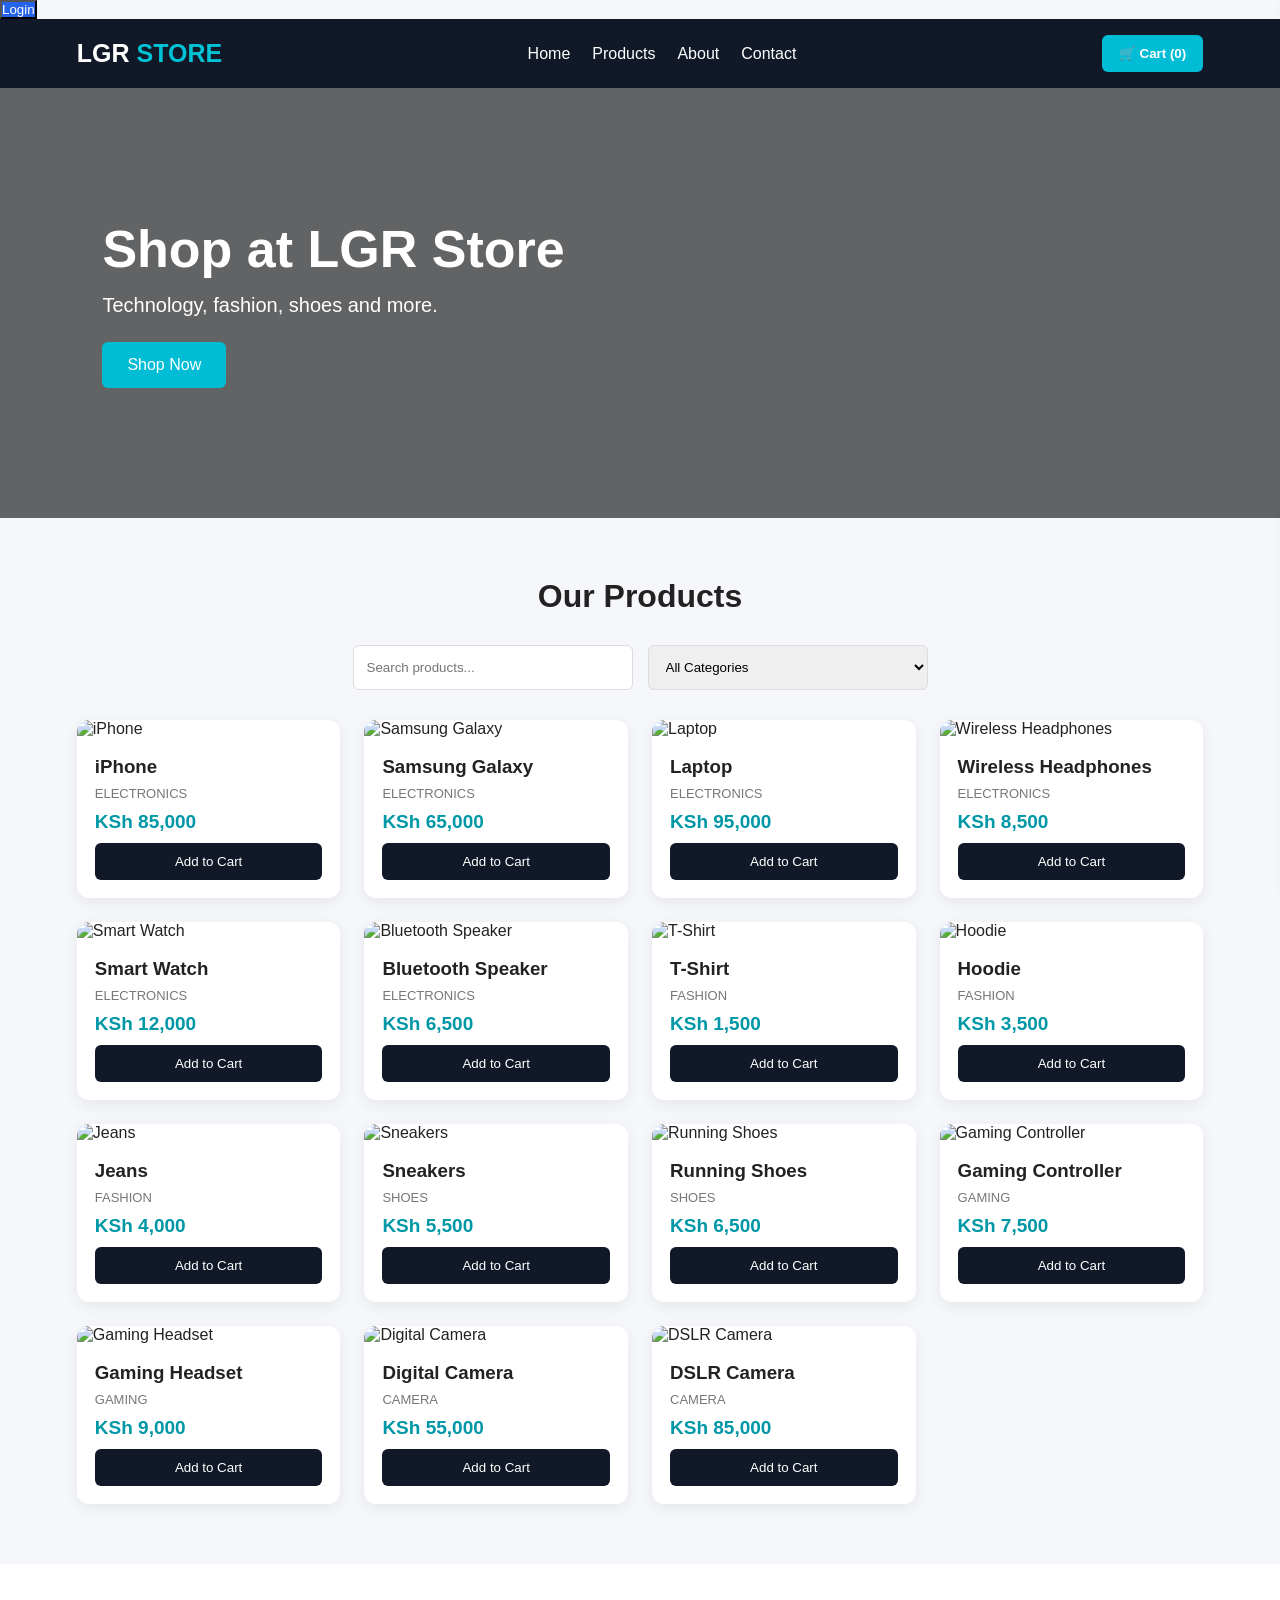
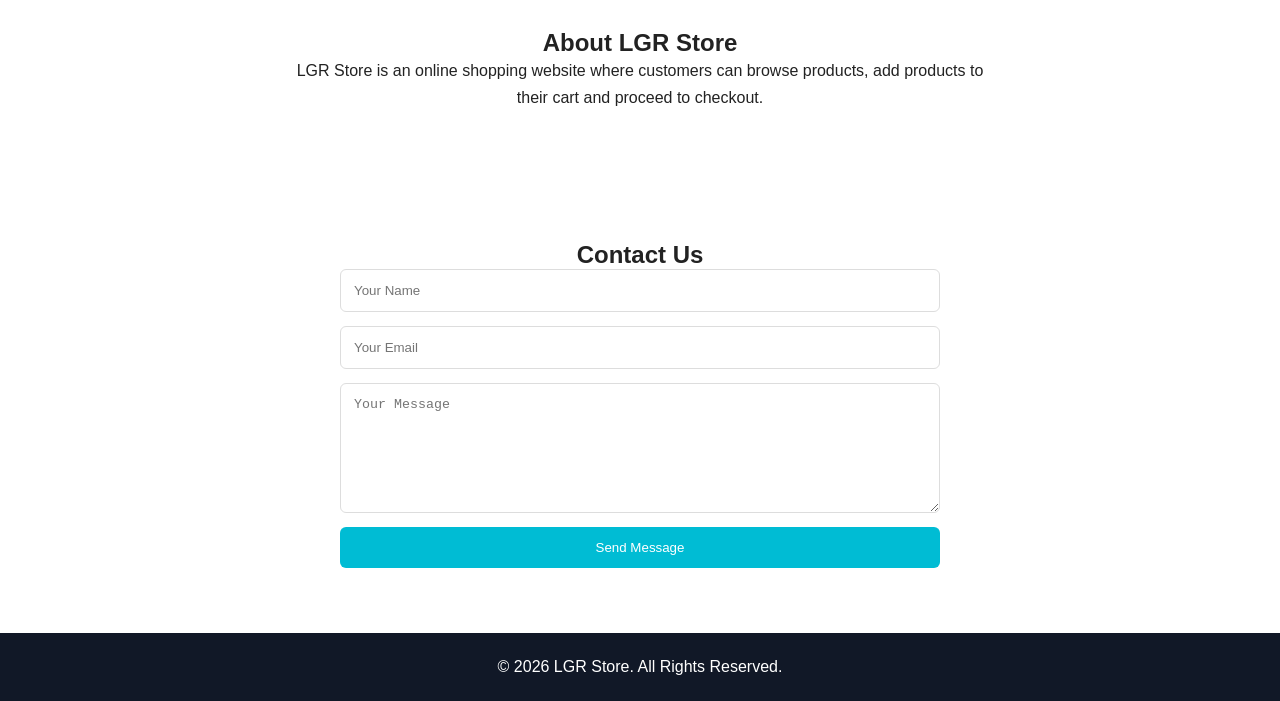
==== commit 0ac6780c: "Create index.html" ====
--- a/index.html
+++ b/index.html
@@ -4,7 +4,7 @@
 <meta charset="UTF-8">
 <meta name="viewport" content="width=device-width, initial-scale=1.0">
 <title>LGR Store | Online Shopping</title>
-
+<button onclick="login()" style="background:#2563eb;color:white">Login</button>
 <style>
 *{box-sizing:border-box;margin:0;padding:0}
 html{scroll-behavior:smooth}
@@ -782,4 +782,4 @@
 </script>
 
 </body>
-</html>+              </html>
